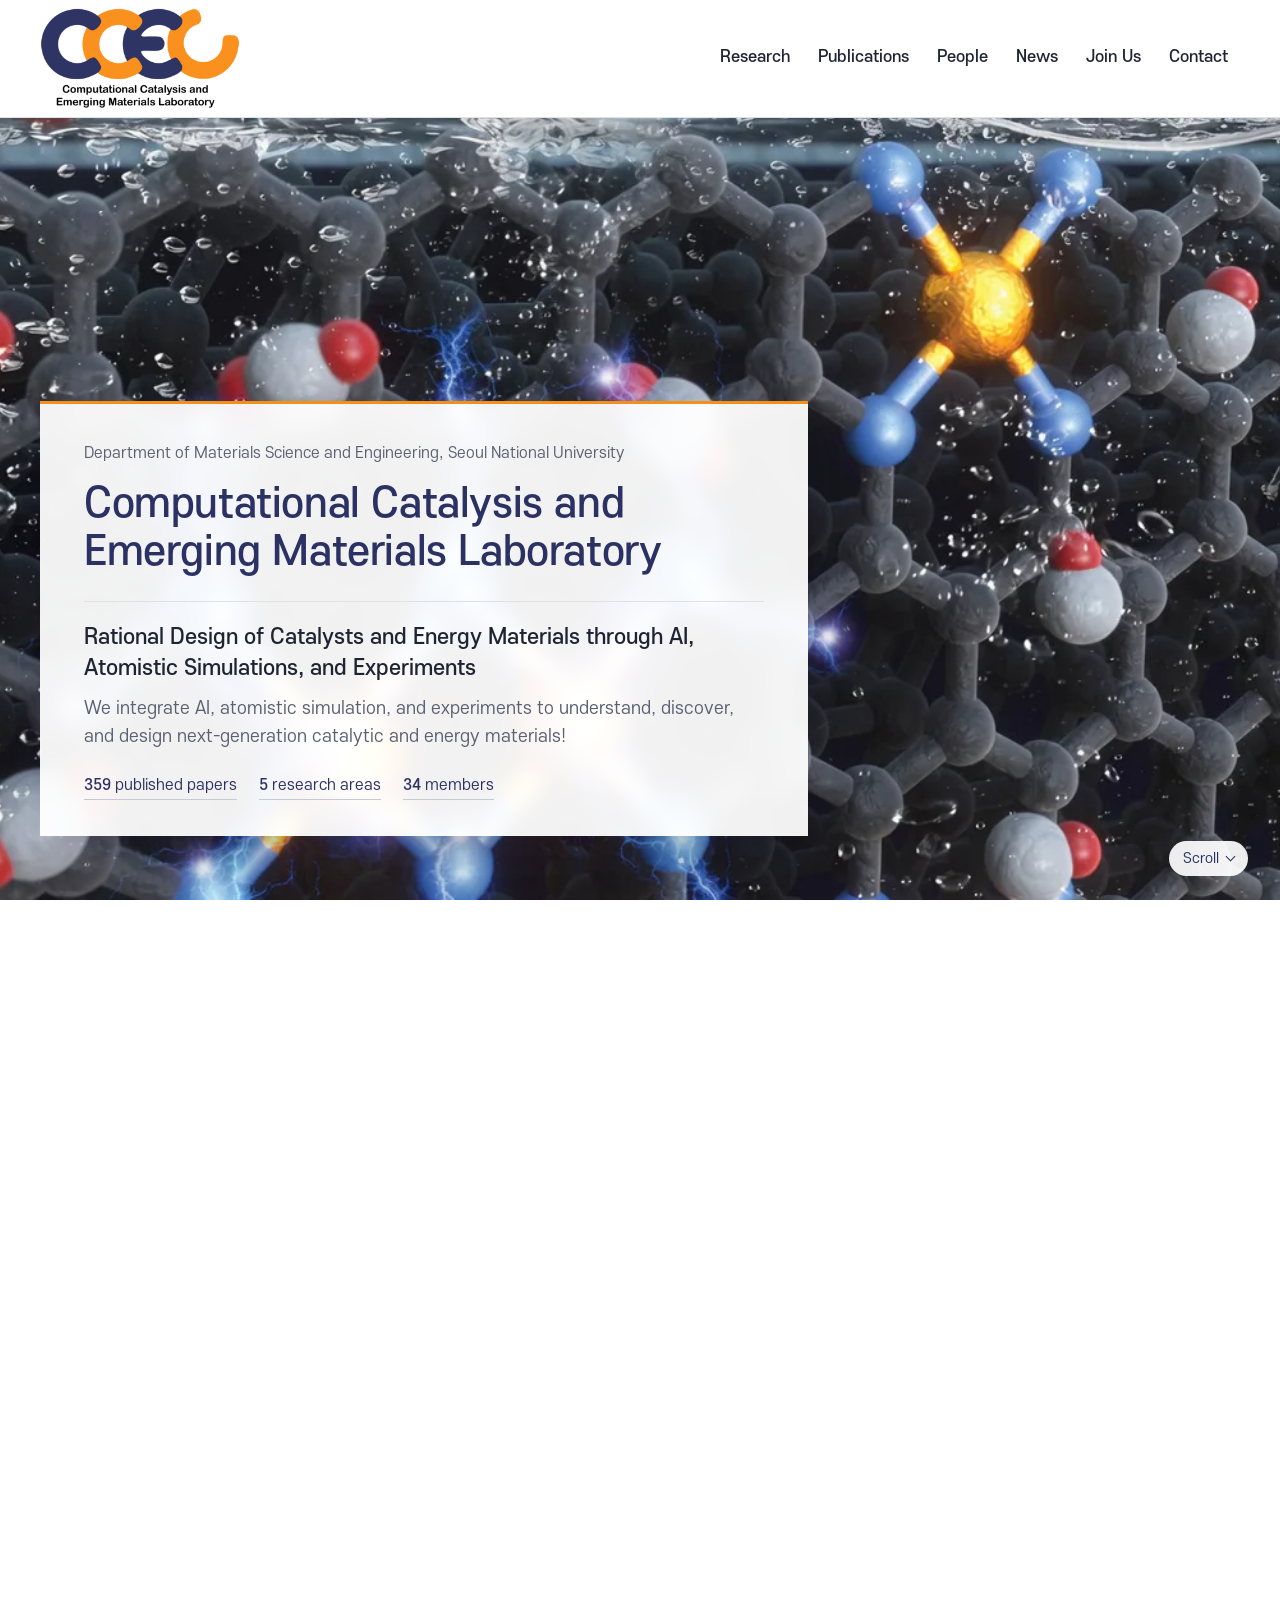
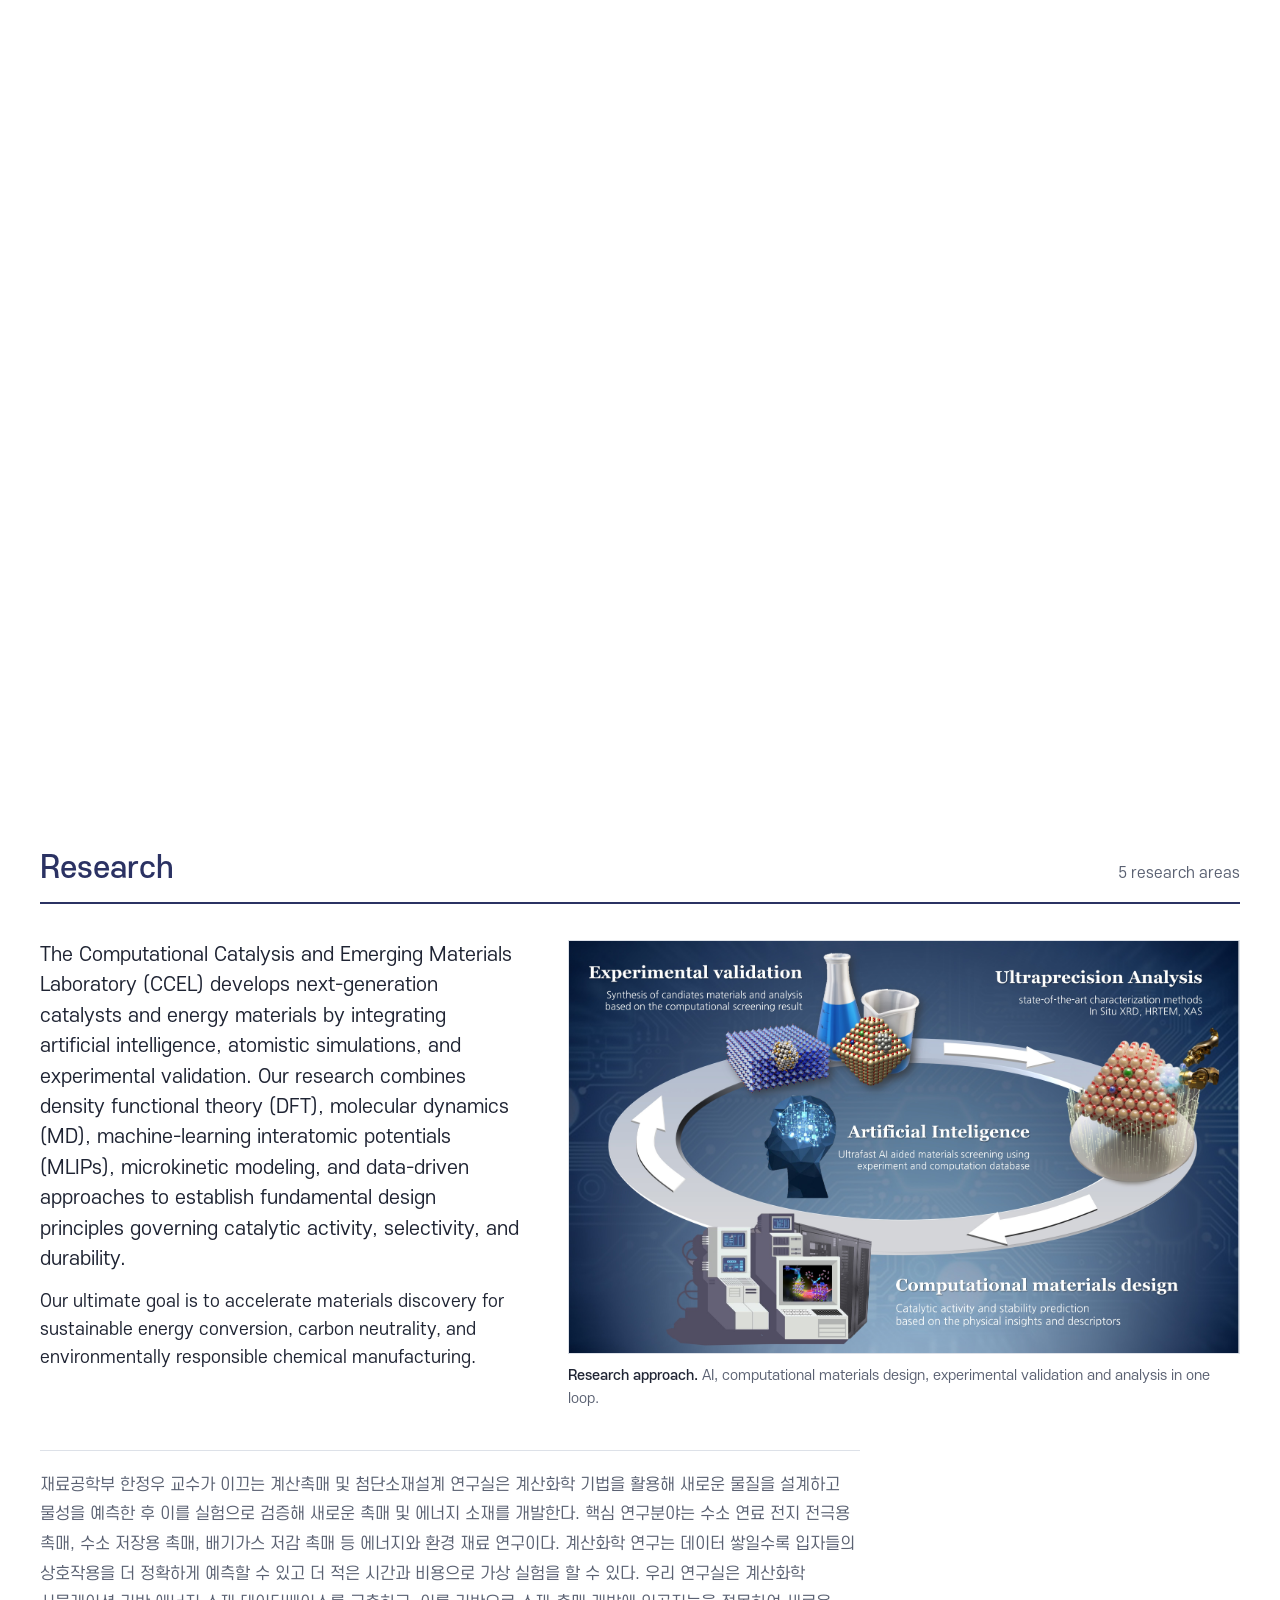
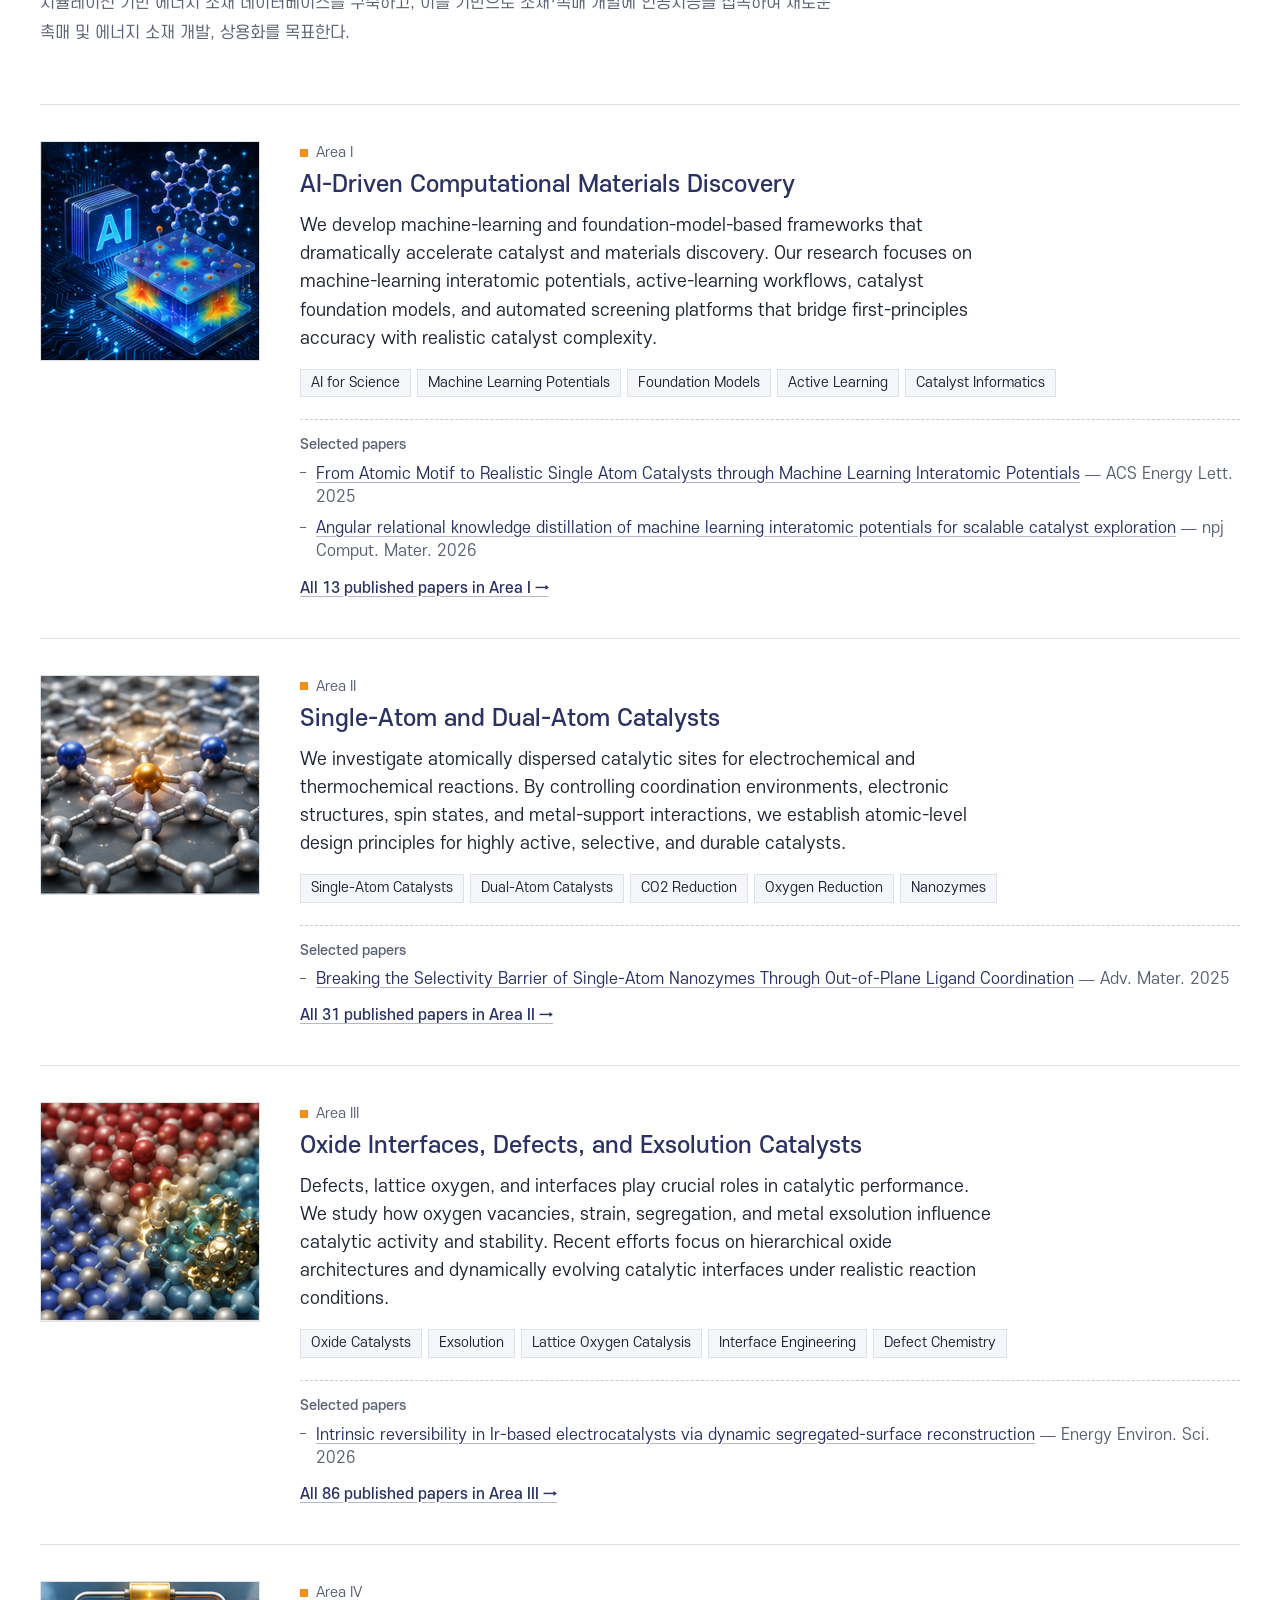
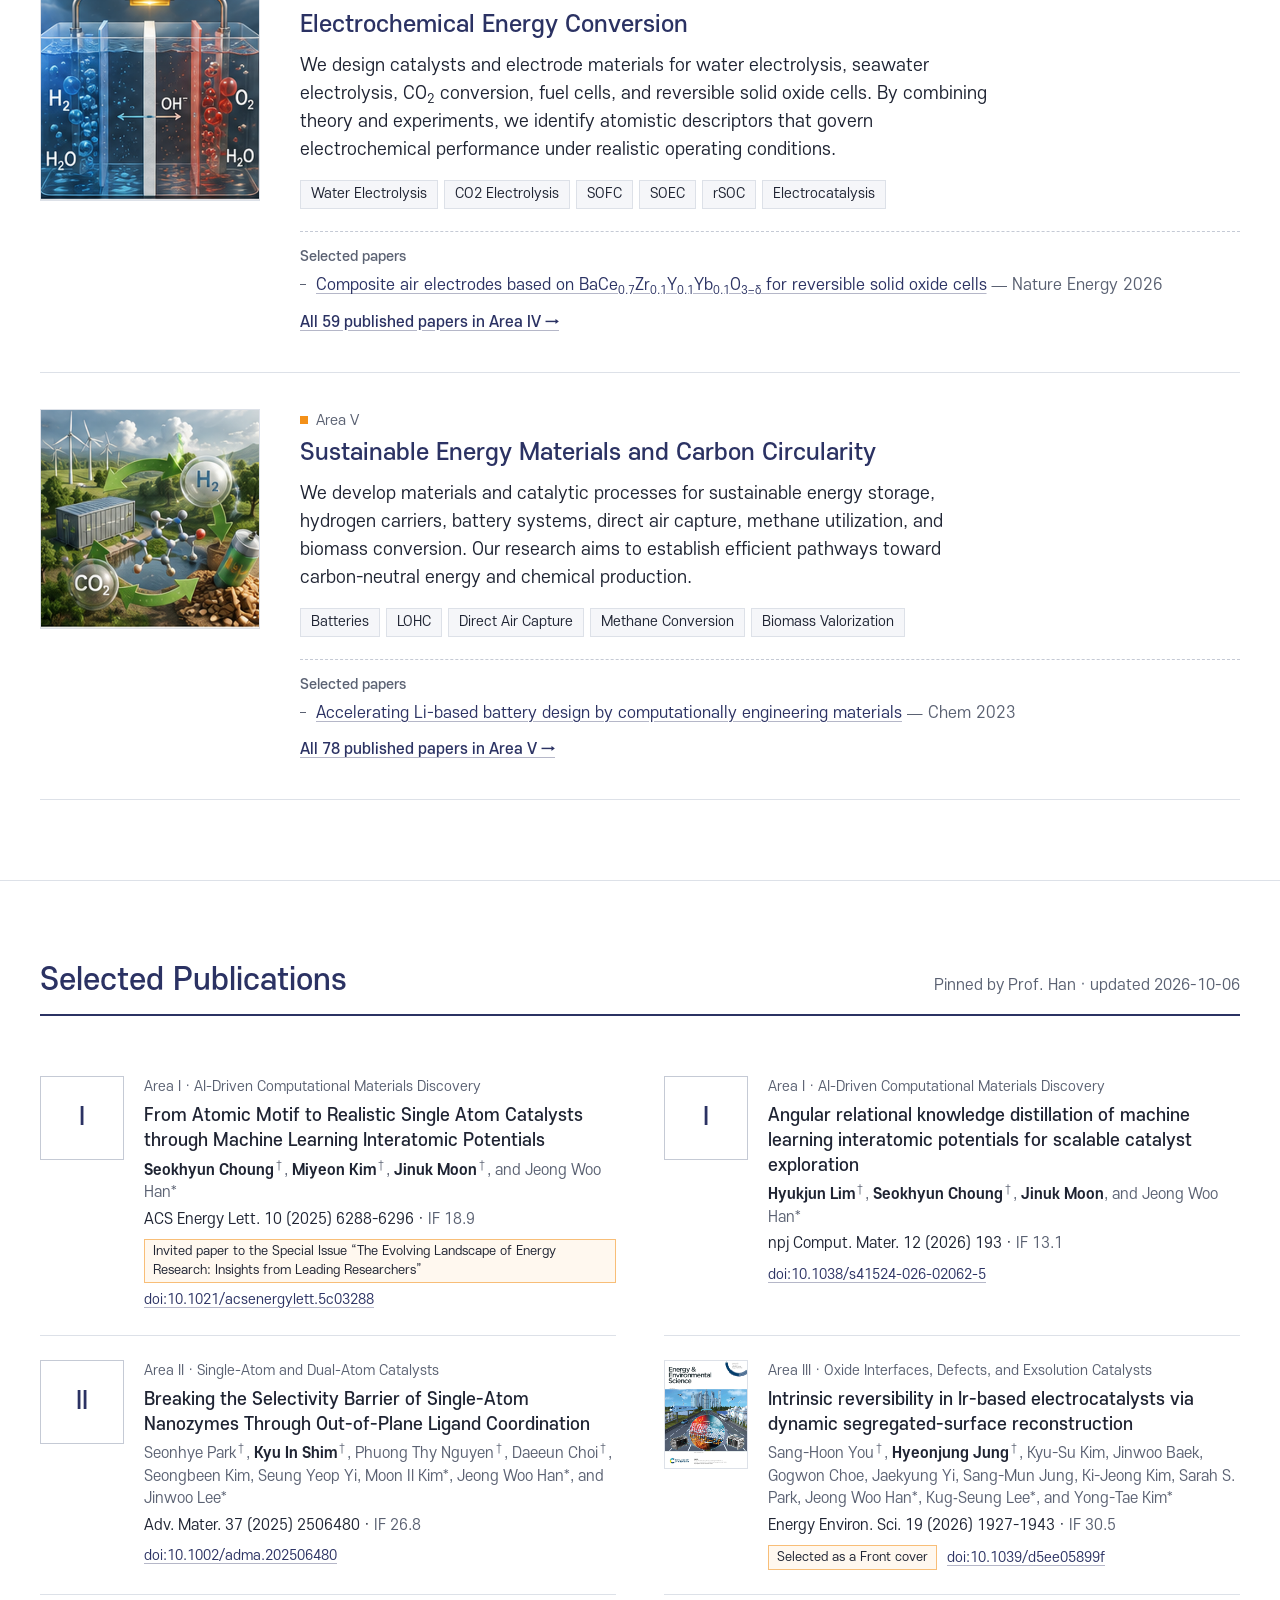
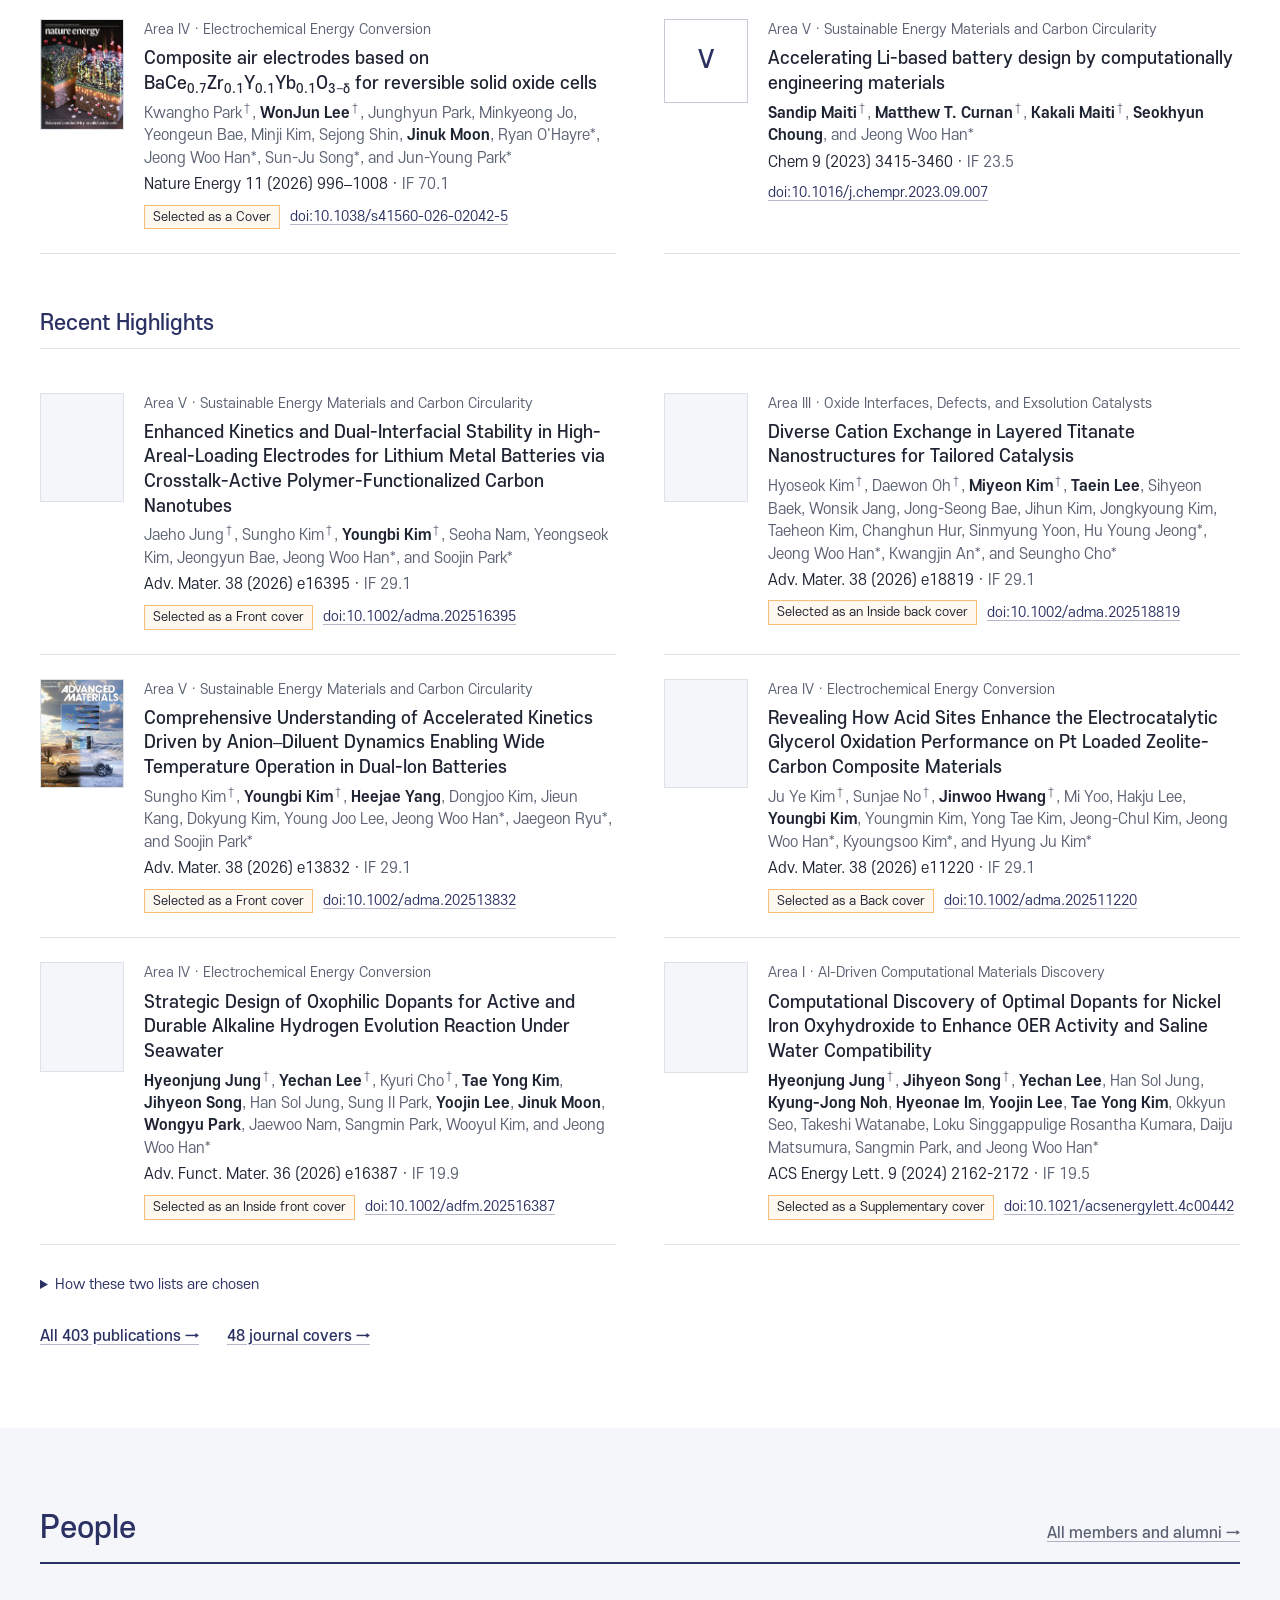
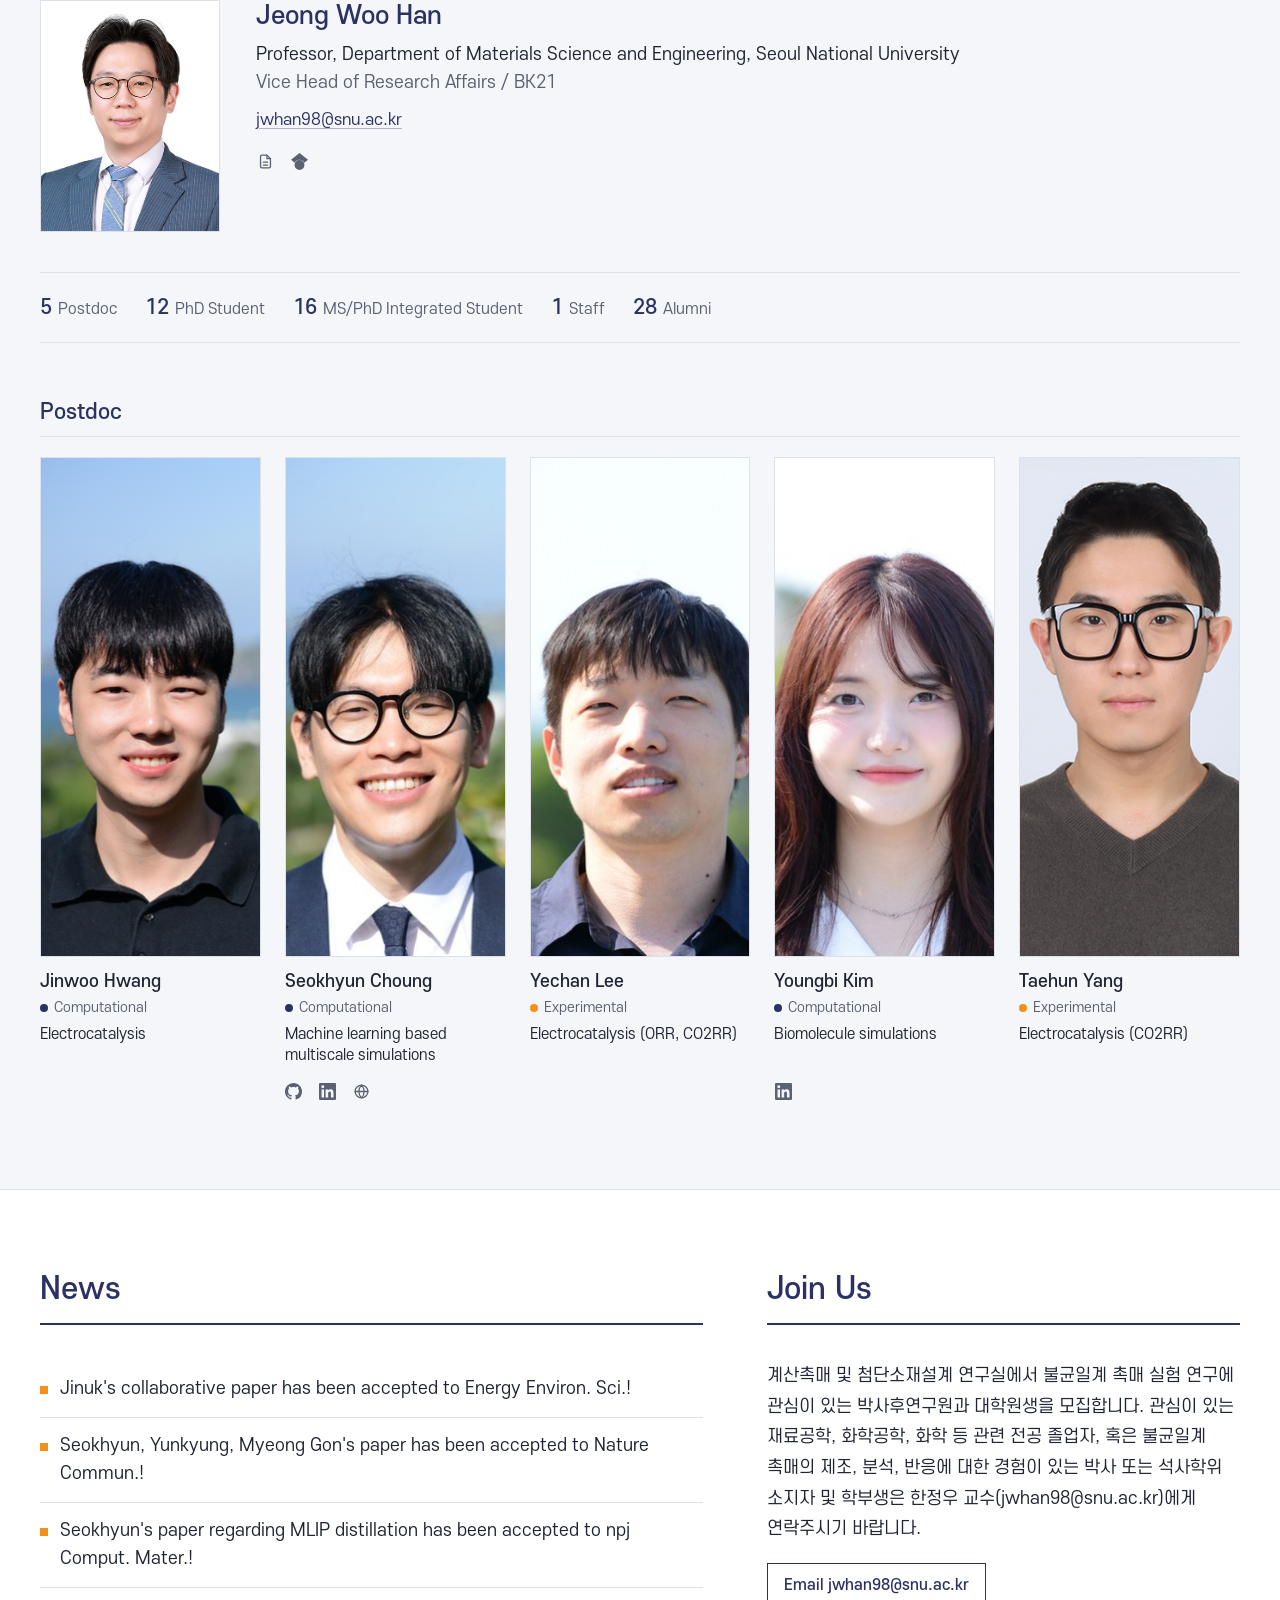
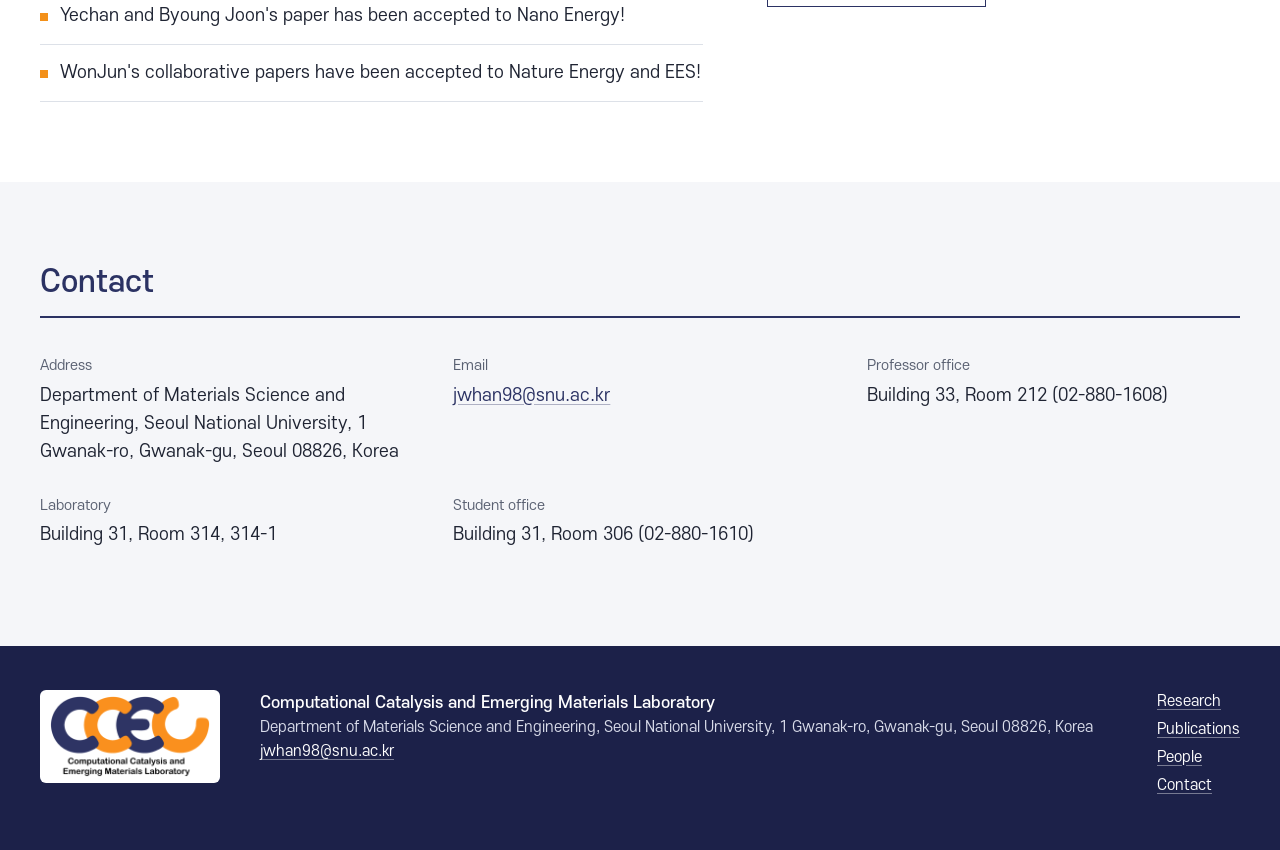
==== index.html @ cc31d07d "CCEL homepage redesign preview: ccel-s1 Claude-Session: https://claude.ai/code/session_01SNpB6kkZCcR" ====
<!doctype html>
<html lang="en">
<head>
<meta name="robots" content="noindex, nofollow">
<meta charset="utf-8">
<meta name="viewport" content="width=device-width, initial-scale=1">
<title>CCEL · Seoul National University</title>
<meta name="description" content="Computational Catalysis and Emerging Materials Laboratory, Department of Materials Science and Engineering, Seoul National University.">
<script>
  /* decide the stage mode before first layout so #anchors land on the final positions */
  if (!(window.matchMedia && matchMedia('(prefers-reduced-motion: reduce)').matches)) document.documentElement.classList.add('scrub');
</script>
<link rel="preload" as="image" href="_shared/scroll/hero_poster.webp" fetchpriority="high">
<link rel="stylesheet" href="_shared/brand/brand.css">
<link rel="stylesheet" href="assets/site.css">
</head>
<body>
<a class="skip" href="#research">Skip to content</a>

<header class="site-hdr">
  <div class="wrap hdr-in">
    <a class="brand" href="index.html"><img class="ccel-logo" data-logo src="_shared/img/logo2.png" width="200" height="102" alt="CCEL logo"></a>
    <button class="nav-toggle" type="button" aria-expanded="false" aria-controls="site-nav"><span class="bars"></span><span class="sr">Menu</span></button>
    <nav id="site-nav" class="site-nav" aria-label="Main">
      <ul>
        <li><a href="#research">Research</a></li>
        <li><a href="publications.html">Publications</a></li>
        <li><a href="members.html">People</a></li>
        <li><a href="#news">News</a></li>
        <li><a href="#join">Join Us</a></li>
        <li><a href="#contact">Contact</a></li>
      </ul>
    </nav>
  </div>
</header>

<main id="main">
  <!-- Scroll stage: canvas scrubs the manifest's `hero` frames behind the title block, then resolves to white. -->
  <section id="stage" class="stage" aria-labelledby="lab-name">
    <div class="stage-pin">
      <div class="stage-media" aria-hidden="true">
        <img class="stage-poster" src="_shared/scroll/hero_poster.webp" alt="" decoding="async" fetchpriority="high">
        <canvas class="stage-canvas"></canvas>
      </div>
      <div class="wrap stage-body">
        <div class="stage-panel">
          <p class="eyebrow" id="lab-aff"></p>
          <h1 id="lab-name"></h1>
          <p class="identity" id="lab-identity"></p>
          <p class="intro" id="lab-intro"></p>
          <p class="facts" id="lab-facts"></p>
        </div>
      </div>
      <p class="scroll-hint" aria-hidden="true">Scroll</p>
    </div>
    <noscript><p class="wrap">This site renders its content from a data file with JavaScript. Please enable JavaScript.</p></noscript>
  </section>

  <section id="research" class="sec" aria-labelledby="h-research">
    <div class="wrap">
      <div class="sec-head"><h2 id="h-research">Research</h2><span class="aside" id="research-aside"></span></div>
      <div class="research-intro">
        <div id="research-text"></div>
        <figure class="fig" id="research-fig"></figure>
      </div>
      <p class="about-ko" lang="ko" id="about-ko"></p>
      <div class="areas" id="areas"></div>
    </div>
  </section>

  <section id="publications" class="sec" aria-labelledby="h-selected">
    <div class="wrap">
      <div class="sec-head"><h2 id="h-selected">Selected Publications</h2><span class="aside" id="selected-aside"></span></div>
      <div class="cites" id="selected"></div>
      <h3 class="sec-sub" id="highlights">Recent Highlights</h3>
      <div class="cites" id="recent"></div>
      <details class="small-print"><summary>How these two lists are chosen</summary><p id="rules"></p></details>
      <p class="sec-links" id="pub-links"></p>
    </div>
  </section>

  <section id="people" class="sec band" aria-labelledby="h-people">
    <div class="wrap">
      <div class="sec-head"><h2 id="h-people">People</h2><a class="more aside" href="members.html">All members and alumni</a></div>
      <div class="prof" id="prof"></div>
      <p class="counts" id="counts"></p>
      <h3 class="sec-sub" id="postdoc-head">Postdoctoral researchers</h3>
      <div class="people" id="people-preview"></div>
    </div>
  </section>

  <section id="news" class="sec" aria-labelledby="h-news">
    <div class="wrap two-col">
      <div>
        <div class="sec-head"><h2 id="h-news">News</h2></div>
        <ul class="news" id="news-list"></ul>
      </div>
      <div class="join" id="join">
        <div class="sec-head"><h2 id="h-join">Join Us</h2></div>
        <p lang="ko" id="opening"></p>
        <a class="mail" id="join-mail" href="#contact">Email Prof. Han</a>
      </div>
    </div>
  </section>

  <section id="contact" class="sec band" aria-labelledby="h-contact">
    <div class="wrap">
      <div class="sec-head"><h2 id="h-contact">Contact</h2></div>
      <dl class="contact-grid" id="contact-grid"></dl>
    </div>
  </section>
</main>

<footer class="site-ftr" id="site-ftr"></footer>

<script src="_shared/content.js"></script>
<script src="assets/site.js"></script>
<script src="assets/home.js"></script>
<script src="assets/stage.js"></script>
</body>
</html>
---- _shared/brand/brand.css ----
/* CCEL brand layer: shared by every candidate and the final site.
   Font = S-CoreDream (에스코어 드림), the typeface the current ccel.snu.ac.kr already uses (class ks4 etc.).
   Self-hosted so the IIS site has no CDN dependency. Logo = ../img/logo2.png (data: CCEL.lab.logo), used as-is. */
@font-face { font-family: 'S-CoreDream'; font-weight: 300; font-style: normal; font-display: swap;
  src: url('fonts/S-CoreDream-3Light.woff') format('woff'); }
@font-face { font-family: 'S-CoreDream'; font-weight: 400; font-style: normal; font-display: swap;
  src: url('fonts/S-CoreDream-4Regular.woff') format('woff'); }
@font-face { font-family: 'S-CoreDream'; font-weight: 500; font-style: normal; font-display: swap;
  src: url('fonts/S-CoreDream-5Medium.woff') format('woff'); }
@font-face { font-family: 'S-CoreDream'; font-weight: 700; font-style: normal; font-display: swap;
  src: url('fonts/S-CoreDream-6Bold.woff') format('woff'); }
:root { --ccel-font: 'S-CoreDream', 'Noto Sans KR', 'Apple SD Gothic Neo', 'Malgun Gothic', sans-serif; }

/* Official logo, unaltered. Put it on .ccel-logo-plate when the header background is dark. */
.ccel-logo { display: block; height: auto; width: 200px; max-width: 100%; }
.ccel-logo-plate { display: inline-block; background: #fff; border-radius: 6px; padding: 6px 10px; line-height: 0; }
@media (max-width: 768px) { .ccel-logo { width: 160px; } }
---- assets/site.css ----
/* S1 "Pinned hero" — journal-page system shared by index / members / publications.
   One family (S-CoreDream via _shared/brand/brand.css), logo navy for ink, logo orange for small marks only. */

:root {
  --ink: #1f2433;
  --navy: #2b3263;          /* logo navy: headings, links */
  --navy-deep: #1c2149;
  --muted: #5a6172;         /* 6.2:1 on white */
  --rule: #dde1e8;
  --rule-strong: #c5cad5;
  --band: #f5f6f9;
  --accent: #f39019;        /* logo orange: marks, never body text */
  --accent-ink: #c46a00;    /* darker logo orange for icon hover/focus, 3.9:1 on white */
  --hdr: 118px;             /* logo 200px wide (=102px tall) + 2 x 8px */
  --wrap: 1200px;
  --gut: 32px;
}
@media (max-width: 768px) { :root { --hdr: 98px; --gut: 16px; } }

*, *::before, *::after { box-sizing: border-box; }
html { -webkit-text-size-adjust: 100%; }
body {
  margin: 0; background: #fff; color: var(--ink);
  font-family: var(--ccel-font); font-weight: 400; font-size: 17px; line-height: 1.65;
  -webkit-font-smoothing: antialiased; word-break: keep-all; overflow-wrap: break-word;
}
button, input, select, textarea { font: inherit; color: inherit; }
h1, h2, h3, h4 { margin: 0; font-weight: 500; color: var(--navy); line-height: 1.3; }
p { margin: 0; }
ul, ol { margin: 0; padding: 0; list-style: none; }
img { max-width: 100%; }
a { color: var(--navy); text-decoration: underline; text-decoration-color: rgba(43, 50, 99, .35); text-underline-offset: 3px; }
a:hover { text-decoration-color: currentColor; }
:focus-visible { outline: 2px solid var(--accent); outline-offset: 2px; border-radius: 2px; }
b, strong { font-weight: 700; }
sub, sup { font-size: .72em; line-height: 0; }
[hidden] { display: none !important; }
.sr { position: absolute; width: 1px; height: 1px; overflow: hidden; clip: rect(0 0 0 0); white-space: nowrap; }
.skip { position: absolute; left: 12px; top: -48px; z-index: 60; background: #fff; padding: 8px 12px; }
.skip:focus { top: 12px; }
.wrap { width: 100%; max-width: calc(var(--wrap) + 2 * var(--gut)); margin: 0 auto; padding: 0 var(--gut); }

/* ---------- header (fixed, white, logo unaltered) ---------- */
.site-hdr {
  position: fixed; inset: 0 0 auto 0; z-index: 50; height: var(--hdr);
  background: #fff; border-bottom: 1px solid var(--rule);
}
.hdr-in { height: 100%; display: flex; align-items: center; justify-content: space-between; gap: 24px; }
.brand { display: block; line-height: 0; flex: none; }
.site-nav ul { display: flex; gap: 4px; }
.site-nav a {
  display: block; padding: 8px 12px; font-size: 16px; font-weight: 500; color: var(--ink);
  text-decoration: none; border-bottom: 2px solid transparent;
}
.site-nav a:hover { color: var(--navy); border-bottom-color: var(--rule-strong); }
.site-nav a[aria-current="page"] { color: var(--navy); border-bottom-color: var(--accent); }
.nav-toggle {
  display: none; width: 44px; height: 44px; border: 1px solid var(--rule-strong); border-radius: 4px;
  background: #fff; color: var(--navy); cursor: pointer; padding: 0;
}
.nav-toggle .bars, .nav-toggle .bars::before, .nav-toggle .bars::after {
  display: block; width: 20px; height: 2px; background: currentColor; margin: 0 auto; position: relative; content: "";
}
.nav-toggle .bars::before { position: absolute; top: -6px; }
.nav-toggle .bars::after { position: absolute; top: 6px; }
@media (max-width: 960px) {
  .nav-toggle { display: block; }
  .site-nav {
    display: none; position: absolute; left: 0; right: 0; top: var(--hdr);
    background: #fff; border-bottom: 1px solid var(--rule); box-shadow: 0 12px 24px rgba(9, 14, 40, .08);
  }
  .site-nav.is-open { display: block; }
  .site-nav ul { flex-direction: column; gap: 0; padding: 8px var(--gut) 16px; }
  .site-nav a { padding: 12px 0; border-bottom: 1px solid var(--rule); }
  .site-nav a[aria-current="page"] { border-bottom-color: var(--rule); color: var(--navy); }
}

/* ---------- landing: scroll stage ---------- */
.stage { position: relative; background: #fff; }
.stage-pin {
  position: relative; overflow: hidden; display: flex; flex-direction: column;
  padding-top: var(--hdr); min-height: min(820px, 92vh);
}
.stage-media { position: absolute; inset: 0; background: #10152a; }
.stage-poster, .stage-canvas { position: absolute; inset: 0; width: 100%; height: 100%; display: block; object-fit: cover; }
.stage-canvas { display: none; }
.stage-body { position: relative; flex: 1; display: flex; align-items: flex-end; padding-top: 28px; padding-bottom: 64px; }
.stage-panel {
  position: relative; max-width: 768px; padding: 40px 44px 36px;
  background: rgba(255, 255, 255, .94);
  -webkit-backdrop-filter: blur(8px); backdrop-filter: blur(8px);
}
@media (min-width: 1300px) { .stage-panel { margin-left: -44px; } }   /* text edge = logo edge */
.stage-panel::before {      /* the "card" look; dissolves as the stage resolves into the page */
  content: ""; position: absolute; inset: 0; pointer-events: none;
  border-top: 3px solid var(--accent); box-shadow: 0 20px 60px rgba(9, 14, 40, .30);
  opacity: calc(1 - var(--res, 0));
}
.stage-panel .eyebrow { font-size: 15px; color: var(--muted); margin-bottom: 14px; }
.stage-panel h1 { font-size: 40px; line-height: 1.22; letter-spacing: -.01em; text-wrap: balance; }
.stage-panel .identity {
  margin-top: 24px; padding-top: 20px; border-top: 1px solid var(--rule);
  font-size: 21px; line-height: 1.45; font-weight: 500; color: var(--ink);
}
.stage-panel .intro { margin-top: 12px; font-size: 17px; color: var(--muted); }
.stage-panel .facts { margin-top: 22px; display: flex; flex-wrap: wrap; gap: 6px 22px; font-size: 15px; }
.stage-panel .facts a { color: var(--navy); text-decoration: none; border-bottom: 1px solid var(--rule-strong); padding-bottom: 1px; }
.stage-panel .facts a:hover { border-bottom-color: var(--navy); }
.stage-panel .facts b { font-weight: 500; }
.scroll-hint {
  position: absolute; right: var(--gut); bottom: 24px;
  display: none; align-items: center; gap: 8px; padding: 6px 14px; border-radius: 999px;
  background: rgba(255, 255, 255, .92); color: var(--navy); font-size: 14px;
  opacity: calc(1 - var(--p, 0) * 10);
}
.scroll-hint::after {
  content: ""; width: 7px; height: 7px; border-right: 1.5px solid currentColor; border-bottom: 1.5px solid currentColor;
  transform: translateY(-2px) rotate(45deg);
}

/* scrub mode (JS on, motion allowed, manifest loaded): 300vh container, sticky 100vh pin */
html.scrub .stage { height: 300vh; }
html.scrub .stage-pin { position: sticky; top: 0; height: 100vh; min-height: 0; }
html.scrub .stage-canvas { display: block; opacity: 0; transition: opacity .25s linear; }
html.scrub .stage-panel { transform: translateY(calc(var(--res, 0) * var(--shift, 0) * -1px)); }
html.scrub .stage + .sec {        /* next section slides into the stage's last segment (see stage.js geometry) */
  position: relative; z-index: 2; background: #fff; margin-top: calc(var(--overlap, 0) * -1px);
}
html.scrub .stage-canvas.is-ready { opacity: 1; }
html.scrub .scroll-hint { display: flex; }
html.scrub .stage-media {          /* resolve: a soft white wipe from the panel side */
  -webkit-mask-image: linear-gradient(90deg, transparent calc(var(--res, 0) * 130% - 30%), #000 calc(var(--res, 0) * 130%));
  mask-image: linear-gradient(90deg, transparent calc(var(--res, 0) * 130% - 30%), #000 calc(var(--res, 0) * 130%));
}

@media (max-width: 767.98px) {
  /* mobile: frames in a band above the panel, panel is solid white below (no text over frames) */
  .stage-pin { min-height: 0; }
  .stage-media { position: relative; inset: auto; flex: 0 0 auto; height: 240px; }
  .stage-body { flex: 0 0 auto; padding-top: 0; padding-bottom: 0; display: block; }
  .stage-panel {
    max-width: none; margin: 0 calc(-1 * var(--gut)); padding: 22px var(--gut) 26px;
    background: #fff; -webkit-backdrop-filter: none; backdrop-filter: none;
  }
  .stage-panel::before { box-shadow: none; }
  .stage-panel .eyebrow { font-size: 13px; margin-bottom: 8px; }
  .stage-panel h1 { font-size: 27px; line-height: 1.25; }
  .stage-panel .identity { font-size: 17px; margin-top: 14px; padding-top: 12px; }
  .stage-panel .intro { font-size: 15px; line-height: 1.55; margin-top: 8px; }
  .stage-panel .facts { margin-top: 14px; font-size: 14px; gap: 4px 16px; }
  html.scrub .stage { height: 240vh; }
  html.scrub .stage-media { flex: 1 1 auto; height: auto; min-height: 120px; }
  html.scrub .stage-body { padding-bottom: max(0px, calc(100vh - 100svh)); background: #fff; }
  html.scrub .stage-media { -webkit-mask-image: none; mask-image: none; }   /* mobile: frames scrub to the end, the band scrolls away */
  html.scrub .scroll-hint { display: none; }
}

/* short desktop viewports: keep the title block inside the pinned frame */
@media (min-width: 768px) and (max-height: 760px) {
  .stage-body { padding-bottom: 40px; }
  .stage-panel { padding: 28px 36px 26px; }
  .stage-panel h1 { font-size: 34px; }
  .stage-panel .identity { margin-top: 16px; padding-top: 14px; font-size: 19px; }
}

/* ---------- page sections (white, journal-like) ---------- */
.sec { padding: 80px 0; scroll-margin-top: var(--hdr); }
.stage + .sec { padding-top: 56px; }
.join { scroll-margin-top: var(--hdr); }
.sec + .sec { border-top: 1px solid var(--rule); }
.sec.band { background: var(--band); border-top-color: transparent; }
.sec-head {
  display: flex; align-items: baseline; justify-content: space-between; gap: 8px 24px; flex-wrap: wrap;
  padding-bottom: 14px; margin-bottom: 36px; border-bottom: 2px solid var(--navy);
}
.sec-head h2 { font-size: 30px; }
.sec-head .aside { font-size: 15px; color: var(--muted); }
.sec-sub { font-size: 21px; margin: 56px 0 20px; padding-bottom: 10px; border-bottom: 1px solid var(--rule); scroll-margin-top: calc(var(--hdr) + 16px); }
.more { font-size: 15px; font-weight: 500; }
.more::after { content: " \2192"; }
@media (max-width: 768px) {
  .sec { padding: 52px 0; }
  .sec-head { margin-bottom: 24px; }
  .sec-head h2 { font-size: 24px; }
  .sec-sub { font-size: 18px; margin-top: 40px; }
}

/* research */
.research-intro { display: grid; grid-template-columns: minmax(0, 5fr) minmax(0, 7fr); gap: 48px; align-items: start; margin-bottom: 56px; }
.research-intro p + p { margin-top: 14px; }
.research-intro .lead { font-size: 19px; line-height: 1.6; color: var(--ink); }
.about-ko {
  margin: -16px 0 56px; padding: 20px 0 0; border-top: 1px solid var(--rule);
  max-width: 82ch; font-size: 16px; line-height: 1.85; color: var(--muted);
}
.fig { margin: 0; }
.fig img { display: block; width: 100%; height: auto; border: 1px solid var(--rule); }
.fig figcaption { margin-top: 10px; font-size: 14px; color: var(--muted); }
.fig figcaption b { font-weight: 500; color: var(--ink); }
.areas { border-top: 1px solid var(--rule); }
.area {
  display: grid; grid-template-columns: 220px minmax(0, 1fr); gap: 40px;
  padding: 36px 0; border-bottom: 1px solid var(--rule); scroll-margin-top: var(--hdr);
}
.area-fig img { display: block; width: 220px; height: 220px; object-fit: cover; border: 1px solid var(--rule); background: var(--band); }
.area-num { font-size: 14px; color: var(--muted); display: flex; align-items: center; gap: 8px; }
.area-num::before { content: ""; width: 8px; height: 8px; background: var(--accent); }
.area h3 { font-size: 23px; margin-top: 6px; }
.area-sum { margin-top: 12px; max-width: 70ch; }
.kw { display: flex; flex-wrap: wrap; gap: 6px; margin-top: 16px; }
.kw li { font-size: 13.5px; line-height: 1.4; padding: 4px 10px; background: var(--band); border: 1px solid var(--rule); color: var(--ink); }
.area-papers { margin-top: 22px; padding-top: 16px; border-top: 1px dashed var(--rule-strong); }
.area-papers h4 { font-size: 14px; font-weight: 500; color: var(--muted); margin-bottom: 8px; }
.area-papers li { font-size: 15.5px; line-height: 1.5; padding-left: 16px; position: relative; }
.area-papers li + li { margin-top: 8px; }
.area-papers li::before { content: ""; position: absolute; left: 0; top: .62em; width: 6px; height: 1px; background: var(--muted); }
.area-papers .src { color: var(--muted); }
.area-papers .more { display: inline-block; margin-top: 12px; }
@media (max-width: 900px) {
  .research-intro { grid-template-columns: 1fr; gap: 28px; }
}
@media (max-width: 768px) {
  .area { grid-template-columns: 88px minmax(0, 1fr); gap: 4px 16px; padding: 26px 0; }
  .area-fig img { width: 88px; height: 88px; }
  .area-text { display: contents; }
  .area-head { grid-column: 2; align-self: center; }
  .area-rest { grid-column: 1 / -1; }
  .area h3 { font-size: 19px; }
  .area-sum { font-size: 16px; }
  .research-intro .lead { font-size: 17px; }
}

/* citations (selected / highlights / publications) */
.cites { display: grid; grid-template-columns: repeat(2, minmax(0, 1fr)); gap: 0 48px; }
.cite { display: grid; grid-template-columns: 84px minmax(0, 1fr); gap: 20px; padding: 24px 0; border-bottom: 1px solid var(--rule); }
.cite-thumb { display: block; line-height: 0; align-self: start; }
.cite-thumb img { display: block; width: 84px; height: auto; border: 1px solid var(--rule); background: var(--band); }
.cite-tile {
  width: 84px; height: 84px; display: flex; align-items: center; justify-content: center;
  border: 1px solid var(--rule-strong); color: var(--navy); font-size: 24px; font-weight: 500; background: #fff;
}
.cite-area { font-size: 13.5px; color: var(--muted); margin-bottom: 6px; }
.cite-title { font-size: 17px; line-height: 1.45; font-weight: 500; color: var(--ink); }
.cite-title a { color: inherit; text-decoration: none; }
.cite-title a:hover { color: var(--navy); text-decoration: underline; }
.cite-authors { margin-top: 6px; font-size: 14.5px; line-height: 1.55; color: var(--muted); }
.cite-authors b { color: var(--ink); }
.cite-src { margin-top: 4px; font-size: 14.5px; line-height: 1.55; color: var(--ink); }
.cite-src .if { color: var(--muted); white-space: nowrap; }
.cite-src .if.is-prov { border-bottom: 1px dotted var(--muted); cursor: help; }
.cite-meta { margin-top: 8px; display: flex; flex-wrap: wrap; gap: 6px 10px; align-items: center; font-size: 13.5px; }
.badge { display: inline-block; padding: 2px 8px; font-size: 12.5px; line-height: 1.5; border: 1px solid var(--rule-strong); color: var(--ink); background: #fff; }
.badge.hl { border-color: rgba(243, 144, 25, .55); background: #fff8ef; }
.badge.st { border-style: dashed; color: var(--muted); }
.badge.cov { border-color: var(--navy); color: var(--navy); }
.doi { font-size: 13.5px; word-break: break-all; }
.small-print { margin-top: 28px; font-size: 14px; color: var(--muted); }
.small-print summary { cursor: pointer; color: var(--navy); }
.small-print p { margin-top: 8px; max-width: 90ch; }
.sec-links { margin-top: 28px; display: flex; flex-wrap: wrap; gap: 10px 28px; }
@media (max-width: 900px) { .cites { grid-template-columns: 1fr; } }
@media (max-width: 768px) {
  .cite { grid-template-columns: 60px minmax(0, 1fr); gap: 14px; padding: 18px 0; }
  .cite-thumb img { width: 60px; }
  .cite-tile { width: 60px; height: 60px; font-size: 19px; }
  .cite-title { font-size: 16px; }
}

/* people */
.links { display: flex; flex-wrap: wrap; gap: 2px; margin: 4px 0 0 -7px; }
.links a {
  display: inline-flex; align-items: center; justify-content: center; width: 32px; height: 32px;
  border-radius: 4px; color: var(--muted); text-decoration: none;
}
.links a:hover, .links a:focus-visible { color: var(--accent-ink); background: rgba(243, 144, 25, .12); }
.links svg { display: block; width: 17px; height: 17px; }
@media (max-width: 768px) { .links a { width: 36px; height: 36px; } .links svg { width: 18px; height: 18px; } }
.prof { display: grid; grid-template-columns: 180px minmax(0, 1fr); gap: 36px; align-items: start; }
.prof-photo img { display: block; width: 180px; height: auto; aspect-ratio: 413 / 531; object-fit: cover; border: 1px solid var(--rule); }
.prof h3 { font-size: 25px; }
.prof-title { margin-top: 8px; }
.prof-roles { color: var(--muted); }
.prof-mail { margin-top: 10px; font-size: 16px; }
.prof .links { margin-top: 12px; }
.counts { display: flex; flex-wrap: wrap; gap: 8px 28px; margin: 40px 0 0; padding: 18px 0; border-top: 1px solid var(--rule); border-bottom: 1px solid var(--rule); font-size: 15px; color: var(--muted); }
.counts b { font-weight: 500; color: var(--navy); font-size: 20px; margin-right: 6px; }
.people { display: grid; grid-template-columns: repeat(5, minmax(0, 1fr)); gap: 28px 24px; }
.person { display: flex; flex-direction: column; gap: 4px; min-width: 0; }
.person-photo { display: block; width: 100%; aspect-ratio: 4 / 5; object-fit: cover; object-position: center 20%; background: var(--band); border: 1px solid var(--rule); }
.person-photo.ph { display: flex; align-items: center; justify-content: center; color: var(--muted); font-size: 22px; }
.person h4 { margin-top: 10px; font-size: 17px; color: var(--ink); }
.person .type { font-size: 13.5px; color: var(--muted); display: flex; align-items: center; gap: 6px; }
.person .type::before { content: ""; width: 8px; height: 8px; border-radius: 50%; background: var(--navy); }
.person .type.experimental::before { background: var(--accent); }
.person .ra { font-size: 14.5px; line-height: 1.45; color: var(--ink); }
.person .deg { font-size: 13px; line-height: 1.5; color: var(--muted); margin-top: 4px; }
.person .deg li + li { margin-top: 2px; }
.person .contact { font-size: 13.5px; color: var(--muted); word-break: break-all; }
.person .pos { font-size: 14.5px; line-height: 1.45; color: var(--ink); }
.person .links { margin-top: auto; padding-top: 6px; }   /* grid cards stretch to the row: icon rows line up at the bottom */
@media (max-width: 1100px) { .people { grid-template-columns: repeat(4, minmax(0, 1fr)); } }
@media (max-width: 900px) { .people { grid-template-columns: repeat(3, minmax(0, 1fr)); } }
@media (max-width: 768px) {
  .prof { grid-template-columns: 112px minmax(0, 1fr); gap: 18px; }
  .prof-photo img { width: 112px; }
  .prof h3 { font-size: 21px; }
  .prof-title, .prof-roles { font-size: 15px; }
  .people { grid-template-columns: 1fr; gap: 0; }
  .person {
    display: grid; grid-template-columns: 88px minmax(0, 1fr); gap: 2px 16px; align-items: start;
    padding: 16px 0; border-bottom: 1px solid var(--rule);
  }
  .person > .person-photo { grid-row: 1 / span 6; align-self: start; width: 88px; height: 110px; }
  .person > :not(.person-photo) { grid-column: 2; }
  .person h4 { margin-top: 0; }
}

/* news / join / contact */
.two-col { display: grid; grid-template-columns: minmax(0, 7fr) minmax(0, 5fr); gap: 64px; }
.news li { padding: 14px 0 14px 20px; border-bottom: 1px solid var(--rule); position: relative; }
.news li::before { content: ""; position: absolute; left: 0; top: 1.45em; width: 8px; height: 8px; background: var(--accent); }
.news time { display: block; font-size: 13.5px; color: var(--muted); }
.join p { line-height: 1.8; }
.join .mail { margin-top: 18px; display: inline-block; padding: 9px 16px; border: 1px solid var(--navy); text-decoration: none; font-weight: 500; font-size: 15px; }
.join .mail:hover { background: var(--navy); color: #fff; }
.contact-grid { display: grid; grid-template-columns: repeat(3, minmax(0, 1fr)); gap: 28px 40px; }
.contact-grid dt { font-size: 14px; color: var(--muted); }
.contact-grid dd { margin: 4px 0 0; }
@media (max-width: 900px) { .two-col { grid-template-columns: 1fr; gap: 48px; } .contact-grid { grid-template-columns: 1fr 1fr; } }
@media (max-width: 560px) { .contact-grid { grid-template-columns: 1fr; gap: 18px; } }

/* footer */
.site-ftr { background: var(--navy-deep); color: #d9dcea; padding: 44px 0 52px; font-size: 14.5px; }
.site-ftr a { color: #fff; text-decoration-color: rgba(255, 255, 255, .4); }
.ftr-in { display: grid; grid-template-columns: auto minmax(0, 1fr) auto; gap: 24px 40px; align-items: start; }
.ftr-in .ccel-logo-plate .ccel-logo { width: 160px; }
.ftr-name { color: #fff; font-weight: 500; font-size: 16px; }
.ftr-in ul { display: flex; flex-direction: column; gap: 4px; }
@media (max-width: 768px) { .ftr-in { grid-template-columns: 1fr; } }

/* ---------- inner pages ---------- */
.inner { padding-top: var(--hdr); }
.page-head { background: var(--band); border-bottom: 1px solid var(--rule); padding: 48px 0 0; }
.page-head h1 { font-size: 36px; }
.page-head .lede { margin-top: 10px; color: var(--muted); max-width: 80ch; }
.subnav { display: flex; flex-wrap: wrap; gap: 0 4px; margin-top: 26px; }
.subnav a, .subnav button {
  display: inline-block; padding: 12px 14px; font: inherit; font-size: 15px; font-weight: 500; color: var(--ink);
  text-decoration: none; border: 0; background: none; border-bottom: 3px solid transparent; cursor: pointer;
}
.subnav a:hover, .subnav button:hover { color: var(--navy); }
.subnav [aria-selected="true"] { color: var(--navy); border-bottom-color: var(--accent); }
@media (max-width: 768px) {
  .page-head { padding-top: 30px; }
  .page-head h1 { font-size: 28px; }
  .subnav { flex-wrap: nowrap; overflow-x: auto; margin-left: calc(-1 * var(--gut)); margin-right: calc(-1 * var(--gut)); padding: 0 calc(var(--gut) - 10px); }
  .subnav a, .subnav button { padding: 12px 10px; white-space: nowrap; }
}
.seg { display: inline-flex; border: 1px solid var(--rule-strong); }
.seg label { position: relative; }
.seg input { position: absolute; opacity: 0; inset: 0; margin: 0; cursor: pointer; }
.seg span { display: block; padding: 6px 12px; font-size: 14px; color: var(--ink); }
.seg input:checked + span { background: var(--navy); color: #fff; }
.seg input:focus-visible + span { outline: 2px solid var(--accent); outline-offset: -2px; }
.toolbar { display: flex; flex-wrap: wrap; align-items: center; gap: 12px 18px; padding: 20px 0; }
.toolbar .lbl { font-size: 14px; color: var(--muted); }

/* members page */
.prof-cv { margin-top: 28px; display: grid; grid-template-columns: repeat(2, minmax(0, 1fr)); gap: 24px 48px; }
.prof-cv h4 { font-size: 16px; margin-bottom: 10px; }
.prof-cv li { font-size: 14.5px; line-height: 1.55; padding: 5px 0; border-bottom: 1px solid var(--rule); }
.prof-cv li.date { border-bottom: 0; padding-top: 0; color: var(--muted); font-size: 13.5px; }
.prof-cv details summary { cursor: pointer; color: var(--navy); font-weight: 500; font-size: 15px; }
@media (max-width: 900px) { .prof-cv { grid-template-columns: 1fr; } }
.group { padding-top: 48px; scroll-margin-top: calc(var(--hdr) + 8px); }
.group h2 { font-size: 24px; padding-bottom: 10px; margin-bottom: 24px; border-bottom: 2px solid var(--navy); }
.group h2 .n { font-size: 16px; color: var(--muted); font-weight: 400; margin-left: 8px; }
.group h3 { font-size: 18px; margin: 32px 0 16px; color: var(--ink); }
.people.alumni { grid-template-columns: repeat(6, minmax(0, 1fr)); }
@media (max-width: 1100px) { .people.alumni { grid-template-columns: repeat(4, minmax(0, 1fr)); } }
@media (max-width: 768px) { .people.alumni { grid-template-columns: 1fr; } }

/* publications page */
.filters { display: grid; grid-template-columns: minmax(0, 2.2fr) repeat(3, minmax(0, 1fr)) auto; gap: 12px; align-items: end; padding: 24px 0 8px; }
.filters label { display: flex; flex-direction: column; gap: 4px; font-size: 13.5px; color: var(--muted); }
.filters input[type="search"], .filters select {
  font: inherit; font-size: 15px; color: var(--ink); padding: 8px 10px; border: 1px solid var(--rule-strong);
  border-radius: 3px; background: #fff; min-width: 0; width: 100%;
}
.filters .check { flex-direction: row; align-items: center; gap: 8px; padding-bottom: 10px; color: var(--ink); white-space: nowrap; }
.result-line { font-size: 14.5px; color: var(--muted); padding: 8px 0 0; }
@media (max-width: 900px) { .filters { grid-template-columns: 1fr 1fr; } .filters .q { grid-column: 1 / -1; } }
.year { scroll-margin-top: calc(var(--hdr) + 8px); }
.year h2 { font-size: 22px; margin-top: 40px; padding-bottom: 8px; border-bottom: 2px solid var(--navy); display: flex; align-items: baseline; gap: 12px; }
.year h2 .n { font-size: 14.5px; font-weight: 400; color: var(--muted); }
.pub { display: grid; grid-template-columns: 52px minmax(0, 1fr); gap: 12px; padding: 16px 0; border-bottom: 1px solid var(--rule); }
.pub-no { font-size: 13.5px; color: var(--muted); padding-top: 3px; }
.pub .cite-title { font-size: 16.5px; }
.empty { padding: 40px 0; color: var(--muted); }
.cover-grid { display: grid; grid-template-columns: repeat(6, minmax(0, 1fr)); gap: 28px 20px; padding-top: 8px; }
.cover-grid figure { margin: 0; }
.cover-grid img { display: block; width: 100%; height: auto; border: 1px solid var(--rule); background: var(--band); }
.cover-grid figcaption { margin-top: 8px; font-size: 13px; line-height: 1.45; color: var(--muted); }
.cover-grid figcaption a { color: var(--ink); text-decoration: none; }
.cover-grid figcaption a:hover { text-decoration: underline; }
@media (max-width: 1100px) { .cover-grid { grid-template-columns: repeat(4, minmax(0, 1fr)); } }
@media (max-width: 768px) {
  .cover-grid { grid-template-columns: repeat(2, minmax(0, 1fr)); gap: 20px 14px; }
  .pub { grid-template-columns: 40px minmax(0, 1fr); gap: 8px; }
}

@media (prefers-reduced-motion: reduce) {
  *, *::before, *::after { transition: none !important; scroll-behavior: auto !important; }
}
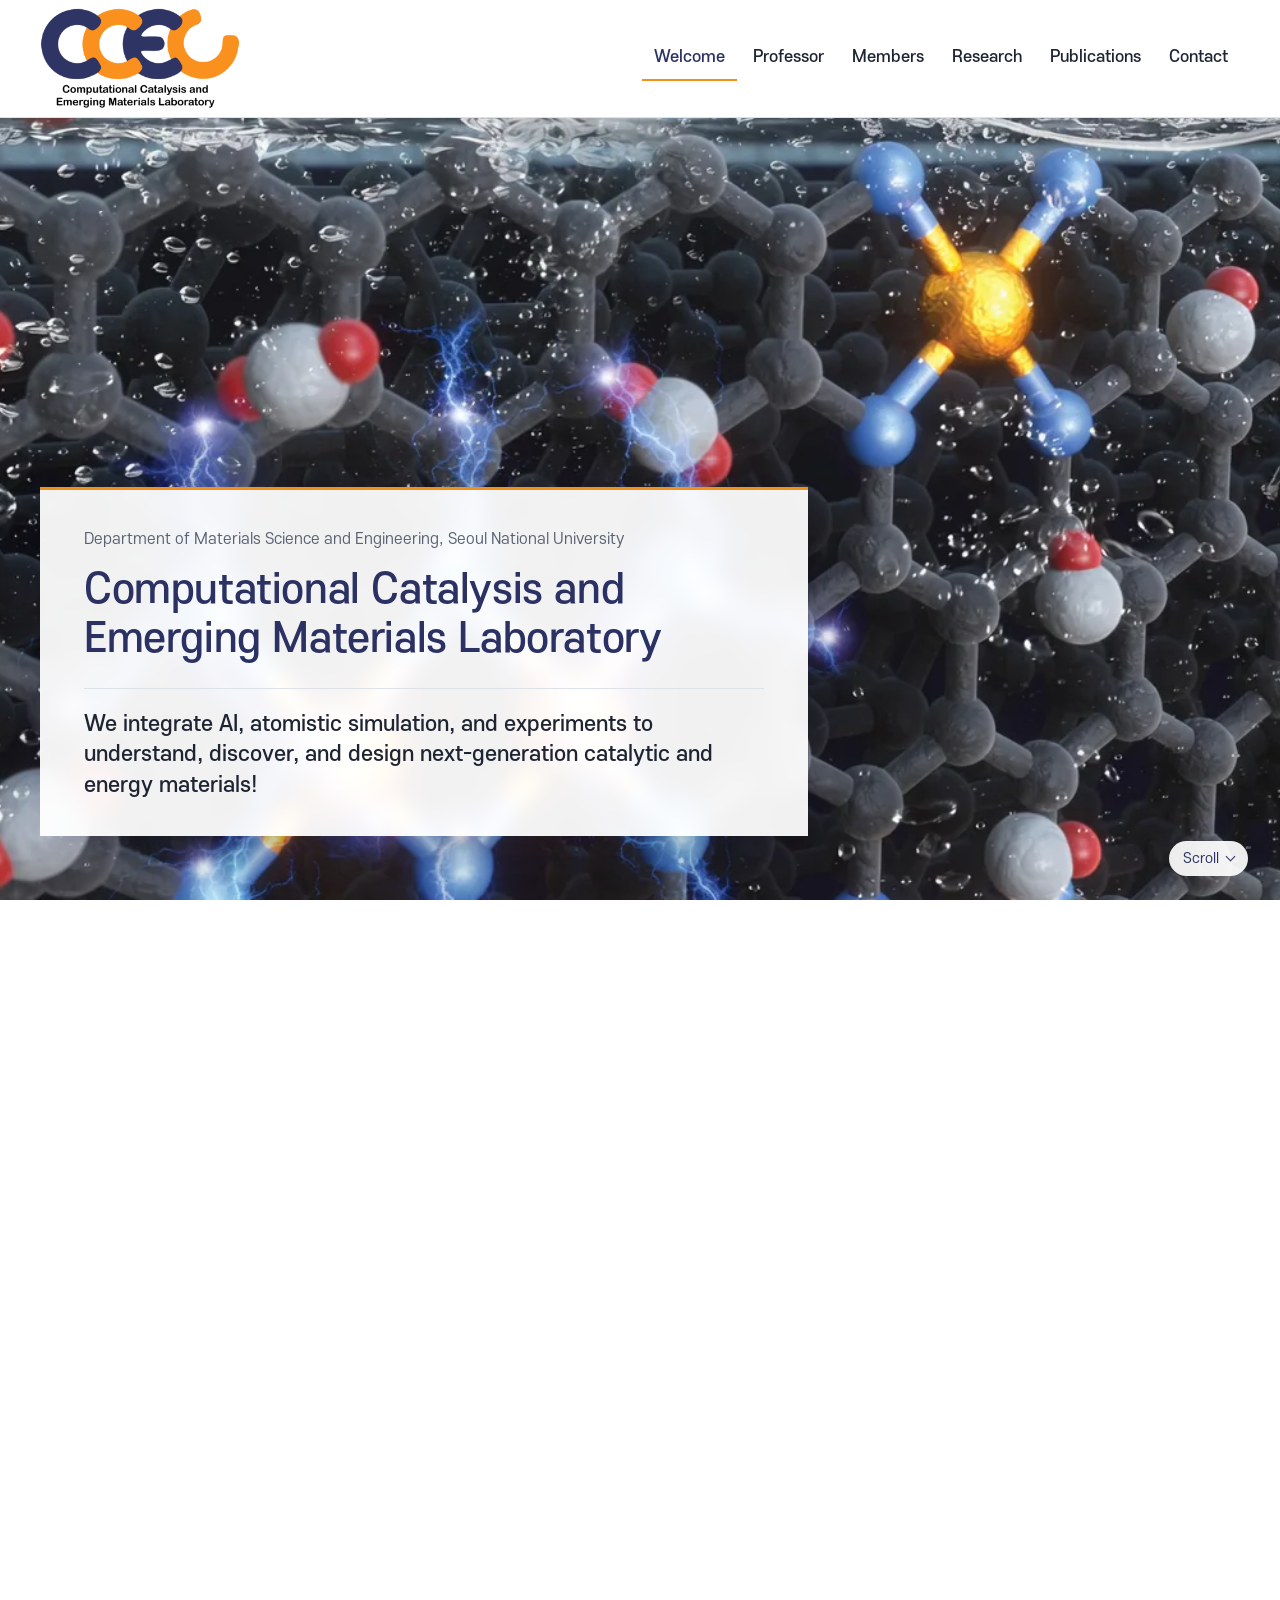
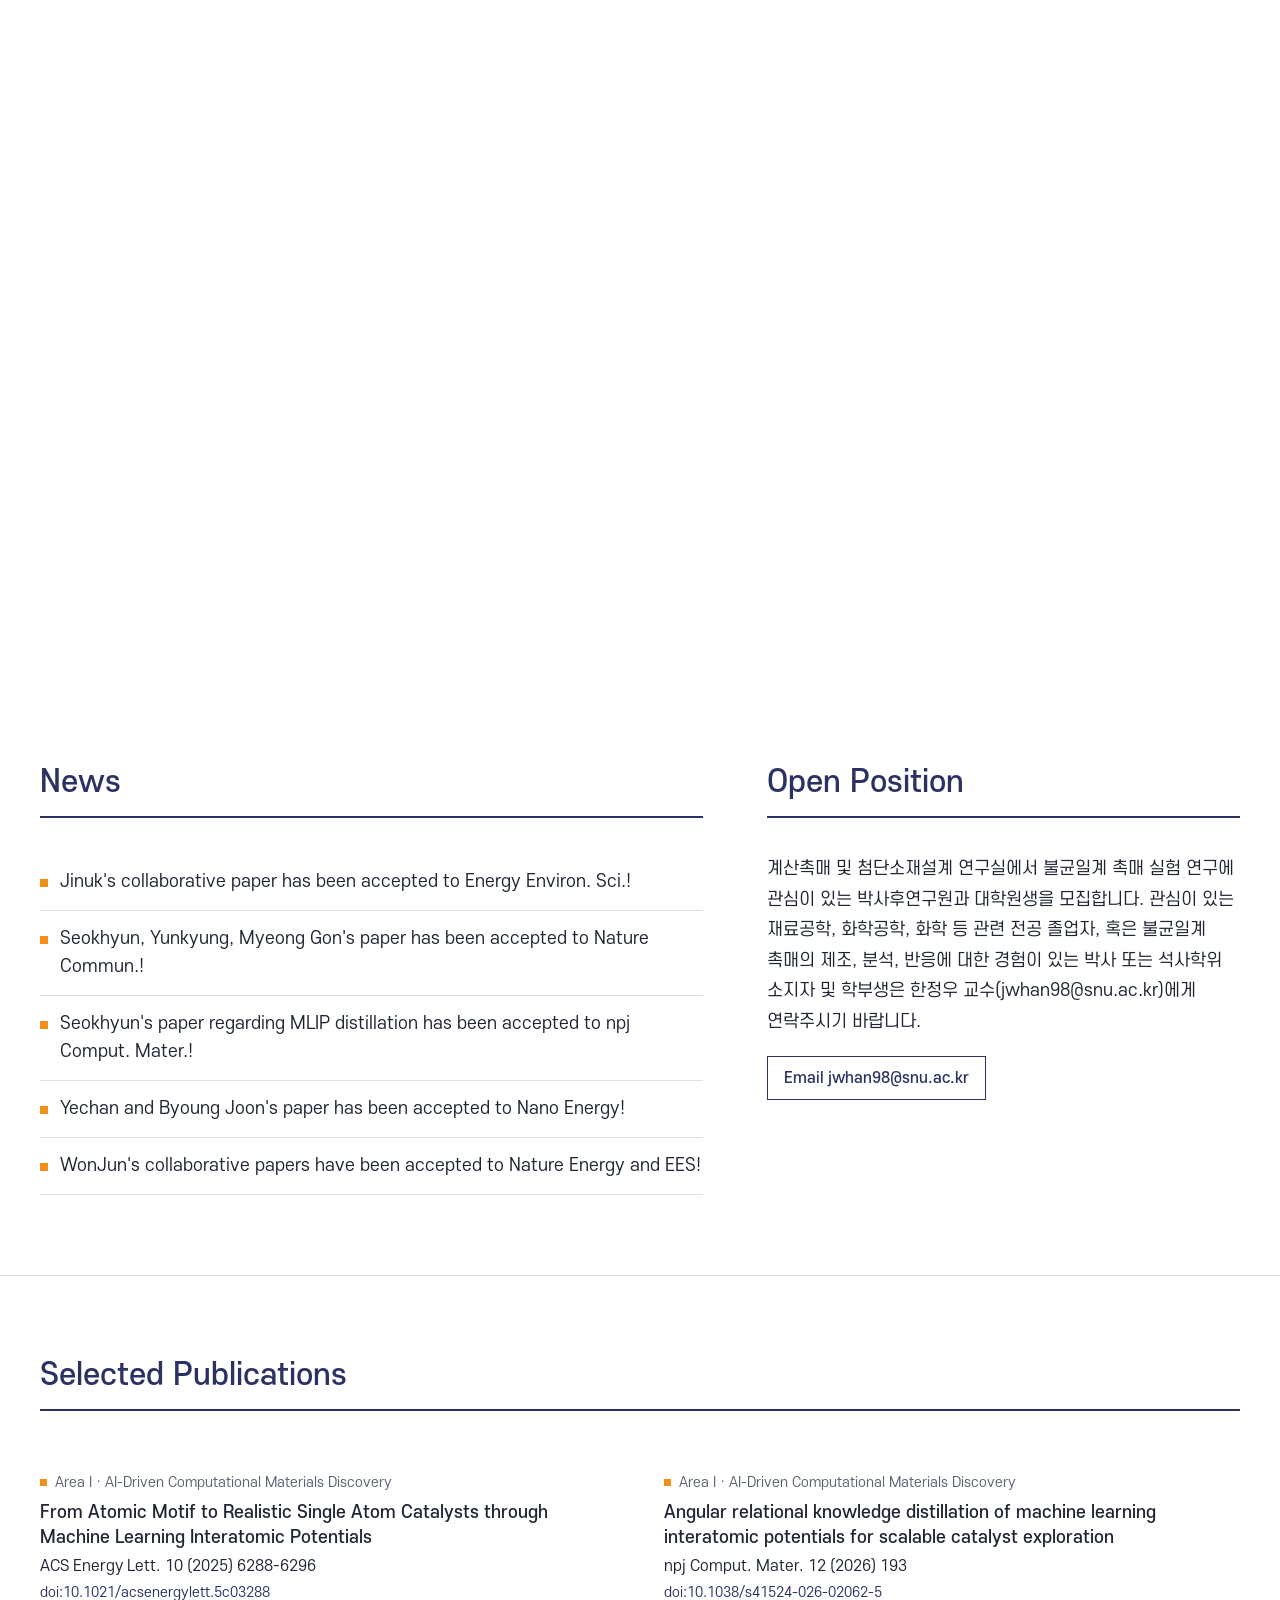
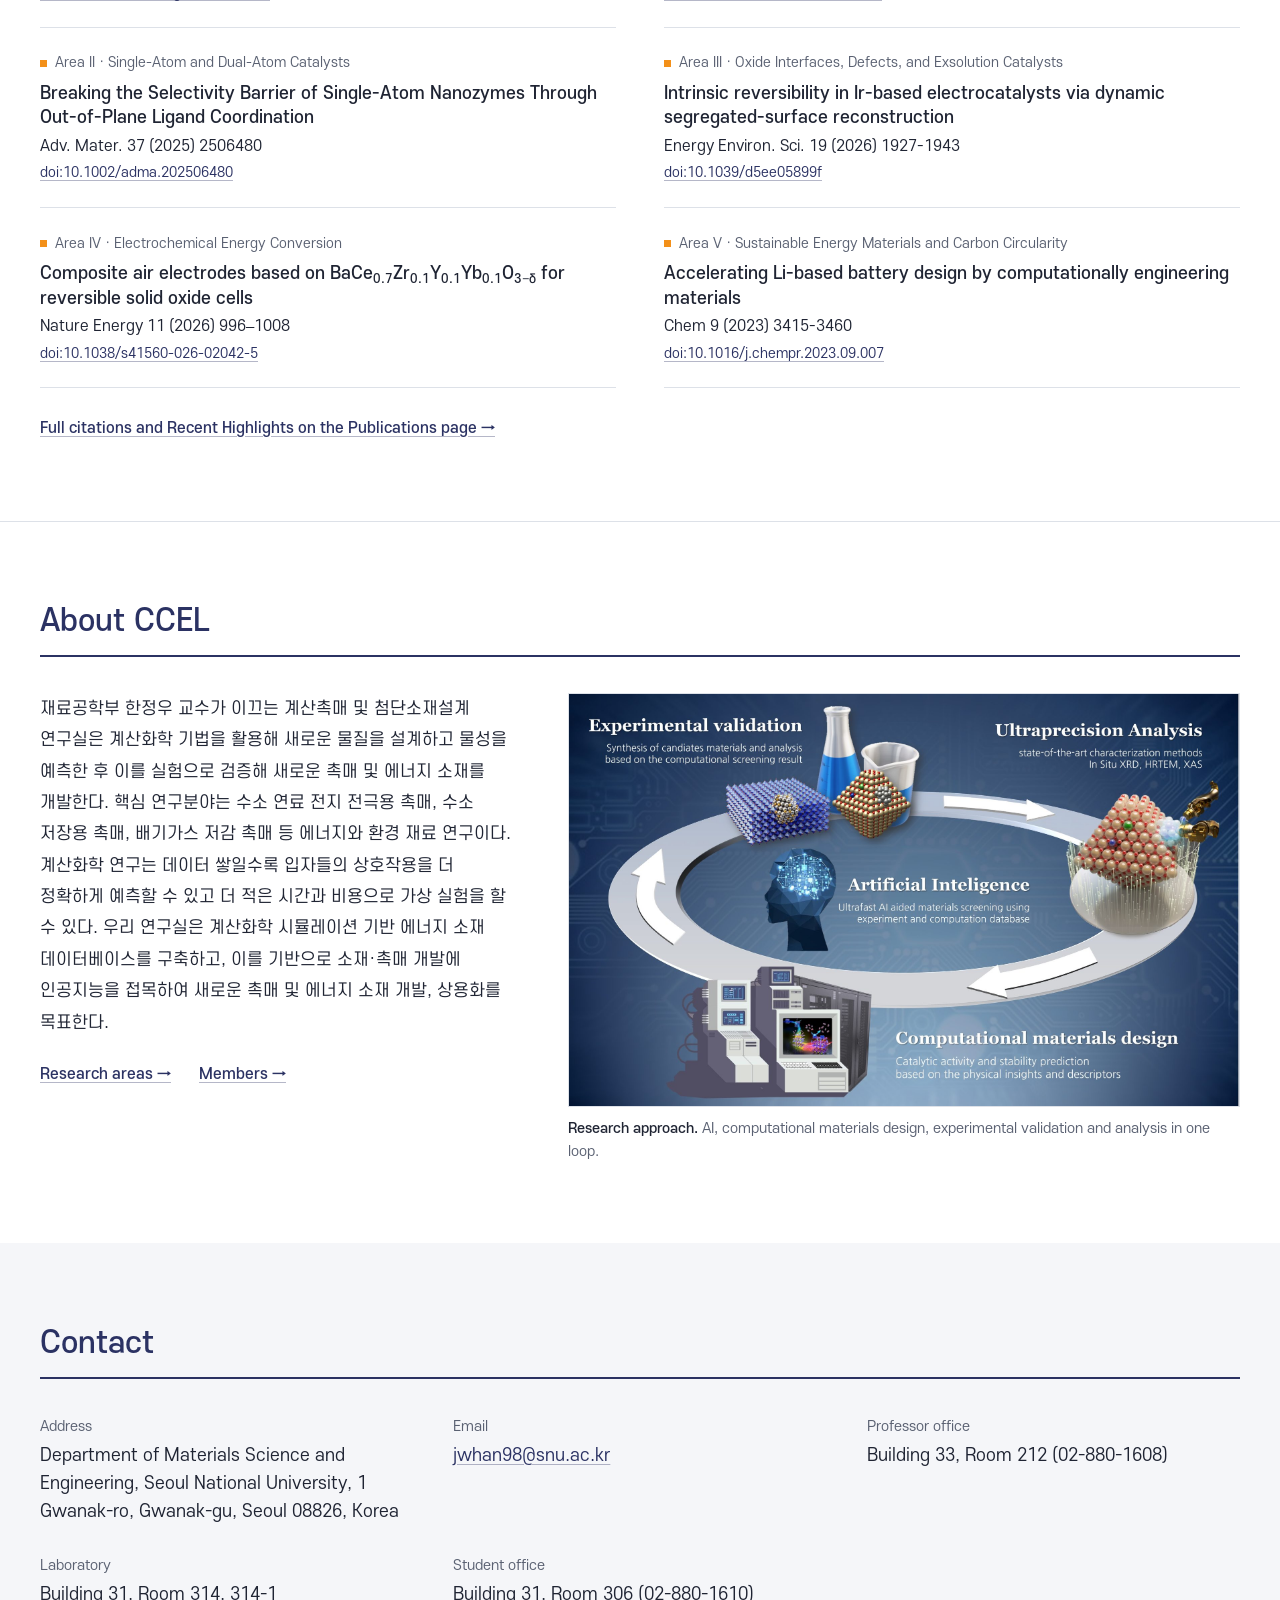
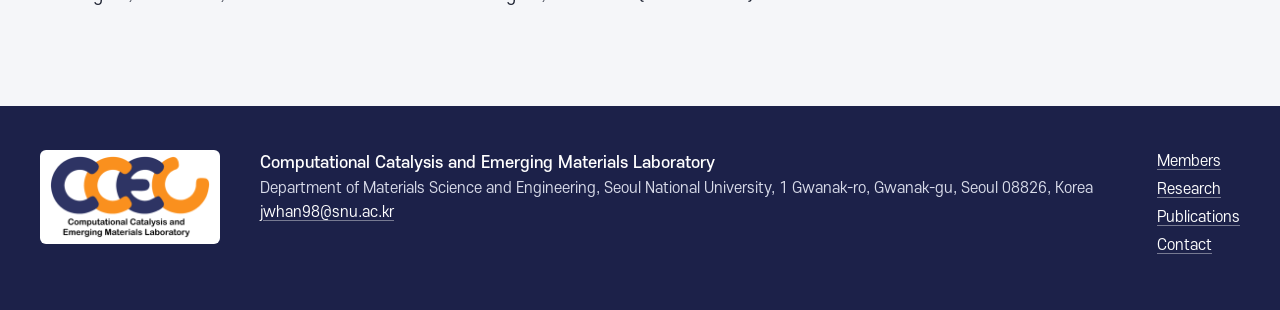
==== commit d50206da: "Lean landing page (v5): main page like the current Welcome page; research, highlights and people mov" ====
--- a/index.html
+++ b/index.html
@@ -15,7 +15,7 @@
 <link rel="stylesheet" href="assets/site.css">
 </head>
 <body>
-<a class="skip" href="#research">Skip to content</a>
+<a class="skip" href="#news">Skip to content</a>
 
 <header class="site-hdr">
   <div class="wrap hdr-in">
@@ -23,11 +23,11 @@
     <button class="nav-toggle" type="button" aria-expanded="false" aria-controls="site-nav"><span class="bars"></span><span class="sr">Menu</span></button>
     <nav id="site-nav" class="site-nav" aria-label="Main">
       <ul>
-        <li><a href="#research">Research</a></li>
+        <li><a href="index.html" aria-current="page">Welcome</a></li>
+        <li><a href="members.html#professor">Professor</a></li>
+        <li><a href="members.html">Members</a></li>
+        <li><a href="research.html">Research</a></li>
         <li><a href="publications.html">Publications</a></li>
-        <li><a href="members.html">People</a></li>
-        <li><a href="#news">News</a></li>
-        <li><a href="#join">Join Us</a></li>
         <li><a href="#contact">Contact</a></li>
       </ul>
     </nav>
@@ -46,47 +46,12 @@
         <div class="stage-panel">
           <p class="eyebrow" id="lab-aff"></p>
           <h1 id="lab-name"></h1>
-          <p class="identity" id="lab-identity"></p>
-          <p class="intro" id="lab-intro"></p>
-          <p class="facts" id="lab-facts"></p>
+          <p class="identity" id="lab-tagline"></p>
         </div>
       </div>
       <p class="scroll-hint" aria-hidden="true">Scroll</p>
     </div>
     <noscript><p class="wrap">This site renders its content from a data file with JavaScript. Please enable JavaScript.</p></noscript>
-  </section>
-
-  <section id="research" class="sec" aria-labelledby="h-research">
-    <div class="wrap">
-      <div class="sec-head"><h2 id="h-research">Research</h2><span class="aside" id="research-aside"></span></div>
-      <div class="research-intro">
-        <div id="research-text"></div>
-        <figure class="fig" id="research-fig"></figure>
-      </div>
-      <p class="about-ko" lang="ko" id="about-ko"></p>
-      <div class="areas" id="areas"></div>
-    </div>
-  </section>
-
-  <section id="publications" class="sec" aria-labelledby="h-selected">
-    <div class="wrap">
-      <div class="sec-head"><h2 id="h-selected">Selected Publications</h2><span class="aside" id="selected-aside"></span></div>
-      <div class="cites" id="selected"></div>
-      <h3 class="sec-sub" id="highlights">Recent Highlights</h3>
-      <div class="cites" id="recent"></div>
-      <details class="small-print"><summary>How these two lists are chosen</summary><p id="rules"></p></details>
-      <p class="sec-links" id="pub-links"></p>
-    </div>
-  </section>
-
-  <section id="people" class="sec band" aria-labelledby="h-people">
-    <div class="wrap">
-      <div class="sec-head"><h2 id="h-people">People</h2><a class="more aside" href="members.html">All members and alumni</a></div>
-      <div class="prof" id="prof"></div>
-      <p class="counts" id="counts"></p>
-      <h3 class="sec-sub" id="postdoc-head">Postdoctoral researchers</h3>
-      <div class="people" id="people-preview"></div>
-    </div>
   </section>
 
   <section id="news" class="sec" aria-labelledby="h-news">
@@ -95,10 +60,31 @@
         <div class="sec-head"><h2 id="h-news">News</h2></div>
         <ul class="news" id="news-list"></ul>
       </div>
-      <div class="join" id="join">
-        <div class="sec-head"><h2 id="h-join">Join Us</h2></div>
-        <p lang="ko" id="opening"></p>
-        <a class="mail" id="join-mail" href="#contact">Email Prof. Han</a>
+      <div class="join" id="opening">
+        <div class="sec-head"><h2 id="h-opening">Open Position</h2></div>
+        <p lang="ko" id="opening-ko"></p>
+        <a class="mail" id="join-mail" href="#contact">Contact</a>
+      </div>
+    </div>
+  </section>
+
+  <section id="selected-publications" class="sec" aria-labelledby="h-selected">
+    <div class="wrap">
+      <div class="sec-head"><h2 id="h-selected">Selected Publications</h2></div>
+      <ul class="sel" id="selected-list"></ul>
+      <p class="sec-links"><a class="more" href="publications.html#selected">Full citations and Recent Highlights on the Publications page</a></p>
+    </div>
+  </section>
+
+  <section id="about" class="sec" aria-labelledby="h-about">
+    <div class="wrap">
+      <div class="sec-head"><h2 id="h-about">About CCEL</h2></div>
+      <div class="about">
+        <div class="about-text">
+          <p class="about-ko" lang="ko" id="about-ko"></p>
+          <p class="sec-links"><a class="more" href="research.html">Research areas</a><a class="more" href="members.html">Members</a></p>
+        </div>
+        <figure class="fig" id="about-fig"></figure>
       </div>
     </div>
   </section>
--- a/assets/site.css
+++ b/assets/site.css
@@ -1,4 +1,4 @@
-/* S1 "Pinned hero" — journal-page system shared by index / members / publications.
+/* S1 "Pinned hero" — journal-page system shared by index / research / members / publications.
    One family (S-CoreDream via _shared/brand/brand.css), logo navy for ink, logo orange for small marks only. */
 
 :root {
@@ -102,11 +102,6 @@
   margin-top: 24px; padding-top: 20px; border-top: 1px solid var(--rule);
   font-size: 21px; line-height: 1.45; font-weight: 500; color: var(--ink);
 }
-.stage-panel .intro { margin-top: 12px; font-size: 17px; color: var(--muted); }
-.stage-panel .facts { margin-top: 22px; display: flex; flex-wrap: wrap; gap: 6px 22px; font-size: 15px; }
-.stage-panel .facts a { color: var(--navy); text-decoration: none; border-bottom: 1px solid var(--rule-strong); padding-bottom: 1px; }
-.stage-panel .facts a:hover { border-bottom-color: var(--navy); }
-.stage-panel .facts b { font-weight: 500; }
 .scroll-hint {
   position: absolute; right: var(--gut); bottom: 24px;
   display: none; align-items: center; gap: 8px; padding: 6px 14px; border-radius: 999px;
@@ -146,8 +141,6 @@
   .stage-panel .eyebrow { font-size: 13px; margin-bottom: 8px; }
   .stage-panel h1 { font-size: 27px; line-height: 1.25; }
   .stage-panel .identity { font-size: 17px; margin-top: 14px; padding-top: 12px; }
-  .stage-panel .intro { font-size: 15px; line-height: 1.55; margin-top: 8px; }
-  .stage-panel .facts { margin-top: 14px; font-size: 14px; gap: 4px 16px; }
   html.scrub .stage { height: 240vh; }
   html.scrub .stage-media { flex: 1 1 auto; height: auto; min-height: 120px; }
   html.scrub .stage-body { padding-bottom: max(0px, calc(100vh - 100svh)); background: #fff; }
@@ -185,14 +178,43 @@
   .sec-sub { font-size: 18px; margin-top: 40px; }
 }
 
-/* research */
-.research-intro { display: grid; grid-template-columns: minmax(0, 5fr) minmax(0, 7fr); gap: 48px; align-items: start; margin-bottom: 56px; }
+/* landing: selected publications in short form (area, title, journal line, DOI) */
+.sel { display: grid; grid-template-columns: repeat(2, minmax(0, 1fr)); gap: 0 48px; }
+.sel-item { padding: 20px 0 22px; border-bottom: 1px solid var(--rule); min-width: 0; }
+.sel-area {
+  display: inline-flex; align-items: center; gap: 8px; font-size: 13.5px; line-height: 1.45; color: var(--muted);
+  text-decoration: none;
+}
+.sel-area::before { content: ""; flex: none; width: 7px; height: 7px; background: var(--accent); }
+.sel-area:hover { color: var(--navy); text-decoration: underline; }
+.sel-title { margin-top: 6px; font-size: 17px; line-height: 1.45; font-weight: 500; color: var(--ink); }
+.sel-title a { color: inherit; text-decoration: none; }
+.sel-title a:hover { color: var(--navy); text-decoration: underline; }
+.sel-src { margin-top: 4px; font-size: 15px; line-height: 1.5; color: var(--ink); }
+.sel-doi { margin-top: 2px; line-height: 1.5; }
+@media (max-width: 900px) { .sel { grid-template-columns: 1fr; } }
+@media (max-width: 768px) { .sel-item { padding: 16px 0 18px; } .sel-title { font-size: 16px; } }
+
+/* landing: about (Korean intro beside the research-loop figure) */
+.about { display: grid; grid-template-columns: minmax(0, 5fr) minmax(0, 7fr); gap: 48px; align-items: start; }
+.about-ko { font-size: 16.5px; line-height: 1.9; color: var(--ink); }
+.about .sec-links { margin-top: 24px; }
+@media (max-width: 900px) { .about { grid-template-columns: 1fr; gap: 32px; } }
+
+/* research page */
+.page-head.page-head--solo { padding-bottom: 40px; }
+.rhead { display: grid; grid-template-columns: minmax(0, 6fr) minmax(0, 5fr); gap: 24px 64px; align-items: start; }
+.page-head .lede.rhead-lede { font-size: 19px; line-height: 1.55; color: var(--ink); margin-top: 14px; }
+.toc { border-left: 2px solid var(--navy); padding-left: 22px; }
+.toc-h { font-size: 14px; color: var(--muted); margin-bottom: 6px; }
+.toc li a { display: flex; gap: 12px; padding: 4px 0; font-size: 15.5px; line-height: 1.45; color: var(--ink); text-decoration: none; }
+.toc li a:hover { color: var(--navy); text-decoration: underline; }
+.toc-n { flex: none; width: 28px; color: var(--muted); }
+@media (max-width: 900px) { .rhead { grid-template-columns: 1fr; } }
+@media (max-width: 768px) { .page-head.page-head--solo { padding-bottom: 28px; } .page-head .lede.rhead-lede { font-size: 17px; } .toc li a { font-size: 15px; } }
+.research-intro { display: grid; grid-template-columns: minmax(0, 5fr) minmax(0, 7fr); gap: 48px; align-items: start; padding-top: 56px; margin-bottom: 56px; }
 .research-intro p + p { margin-top: 14px; }
 .research-intro .lead { font-size: 19px; line-height: 1.6; color: var(--ink); }
-.about-ko {
-  margin: -16px 0 56px; padding: 20px 0 0; border-top: 1px solid var(--rule);
-  max-width: 82ch; font-size: 16px; line-height: 1.85; color: var(--muted);
-}
 .fig { margin: 0; }
 .fig img { display: block; width: 100%; height: auto; border: 1px solid var(--rule); }
 .fig figcaption { margin-top: 10px; font-size: 14px; color: var(--muted); }
@@ -205,19 +227,20 @@
 .area-fig img { display: block; width: 220px; height: 220px; object-fit: cover; border: 1px solid var(--rule); background: var(--band); }
 .area-num { font-size: 14px; color: var(--muted); display: flex; align-items: center; gap: 8px; }
 .area-num::before { content: ""; width: 8px; height: 8px; background: var(--accent); }
-.area h3 { font-size: 23px; margin-top: 6px; }
+.area h2 { font-size: 23px; margin-top: 6px; }
 .area-sum { margin-top: 12px; max-width: 70ch; }
 .kw { display: flex; flex-wrap: wrap; gap: 6px; margin-top: 16px; }
 .kw li { font-size: 13.5px; line-height: 1.4; padding: 4px 10px; background: var(--band); border: 1px solid var(--rule); color: var(--ink); }
 .area-papers { margin-top: 22px; padding-top: 16px; border-top: 1px dashed var(--rule-strong); }
-.area-papers h4 { font-size: 14px; font-weight: 500; color: var(--muted); margin-bottom: 8px; }
+.area-papers h3 { font-size: 14px; font-weight: 500; color: var(--muted); margin-bottom: 8px; }
+.area-papers ul + h3 { margin-top: 14px; }
 .area-papers li { font-size: 15.5px; line-height: 1.5; padding-left: 16px; position: relative; }
 .area-papers li + li { margin-top: 8px; }
 .area-papers li::before { content: ""; position: absolute; left: 0; top: .62em; width: 6px; height: 1px; background: var(--muted); }
 .area-papers .src { color: var(--muted); }
 .area-papers .more { display: inline-block; margin-top: 12px; }
 @media (max-width: 900px) {
-  .research-intro { grid-template-columns: 1fr; gap: 28px; }
+  .research-intro { grid-template-columns: 1fr; gap: 28px; padding-top: 36px; }
 }
 @media (max-width: 768px) {
   .area { grid-template-columns: 88px minmax(0, 1fr); gap: 4px 16px; padding: 26px 0; }
@@ -225,7 +248,7 @@
   .area-text { display: contents; }
   .area-head { grid-column: 2; align-self: center; }
   .area-rest { grid-column: 1 / -1; }
-  .area h3 { font-size: 19px; }
+  .area h2 { font-size: 19px; }
   .area-sum { font-size: 16px; }
   .research-intro .lead { font-size: 17px; }
 }
@@ -282,8 +305,6 @@
 .prof-roles { color: var(--muted); }
 .prof-mail { margin-top: 10px; font-size: 16px; }
 .prof .links { margin-top: 12px; }
-.counts { display: flex; flex-wrap: wrap; gap: 8px 28px; margin: 40px 0 0; padding: 18px 0; border-top: 1px solid var(--rule); border-bottom: 1px solid var(--rule); font-size: 15px; color: var(--muted); }
-.counts b { font-weight: 500; color: var(--navy); font-size: 20px; margin-right: 6px; }
 .people { display: grid; grid-template-columns: repeat(5, minmax(0, 1fr)); gap: 28px 24px; }
 .person { display: flex; flex-direction: column; gap: 4px; min-width: 0; }
 .person-photo { display: block; width: 100%; aspect-ratio: 4 / 5; object-fit: cover; object-position: center 20%; background: var(--band); border: 1px solid var(--rule); }
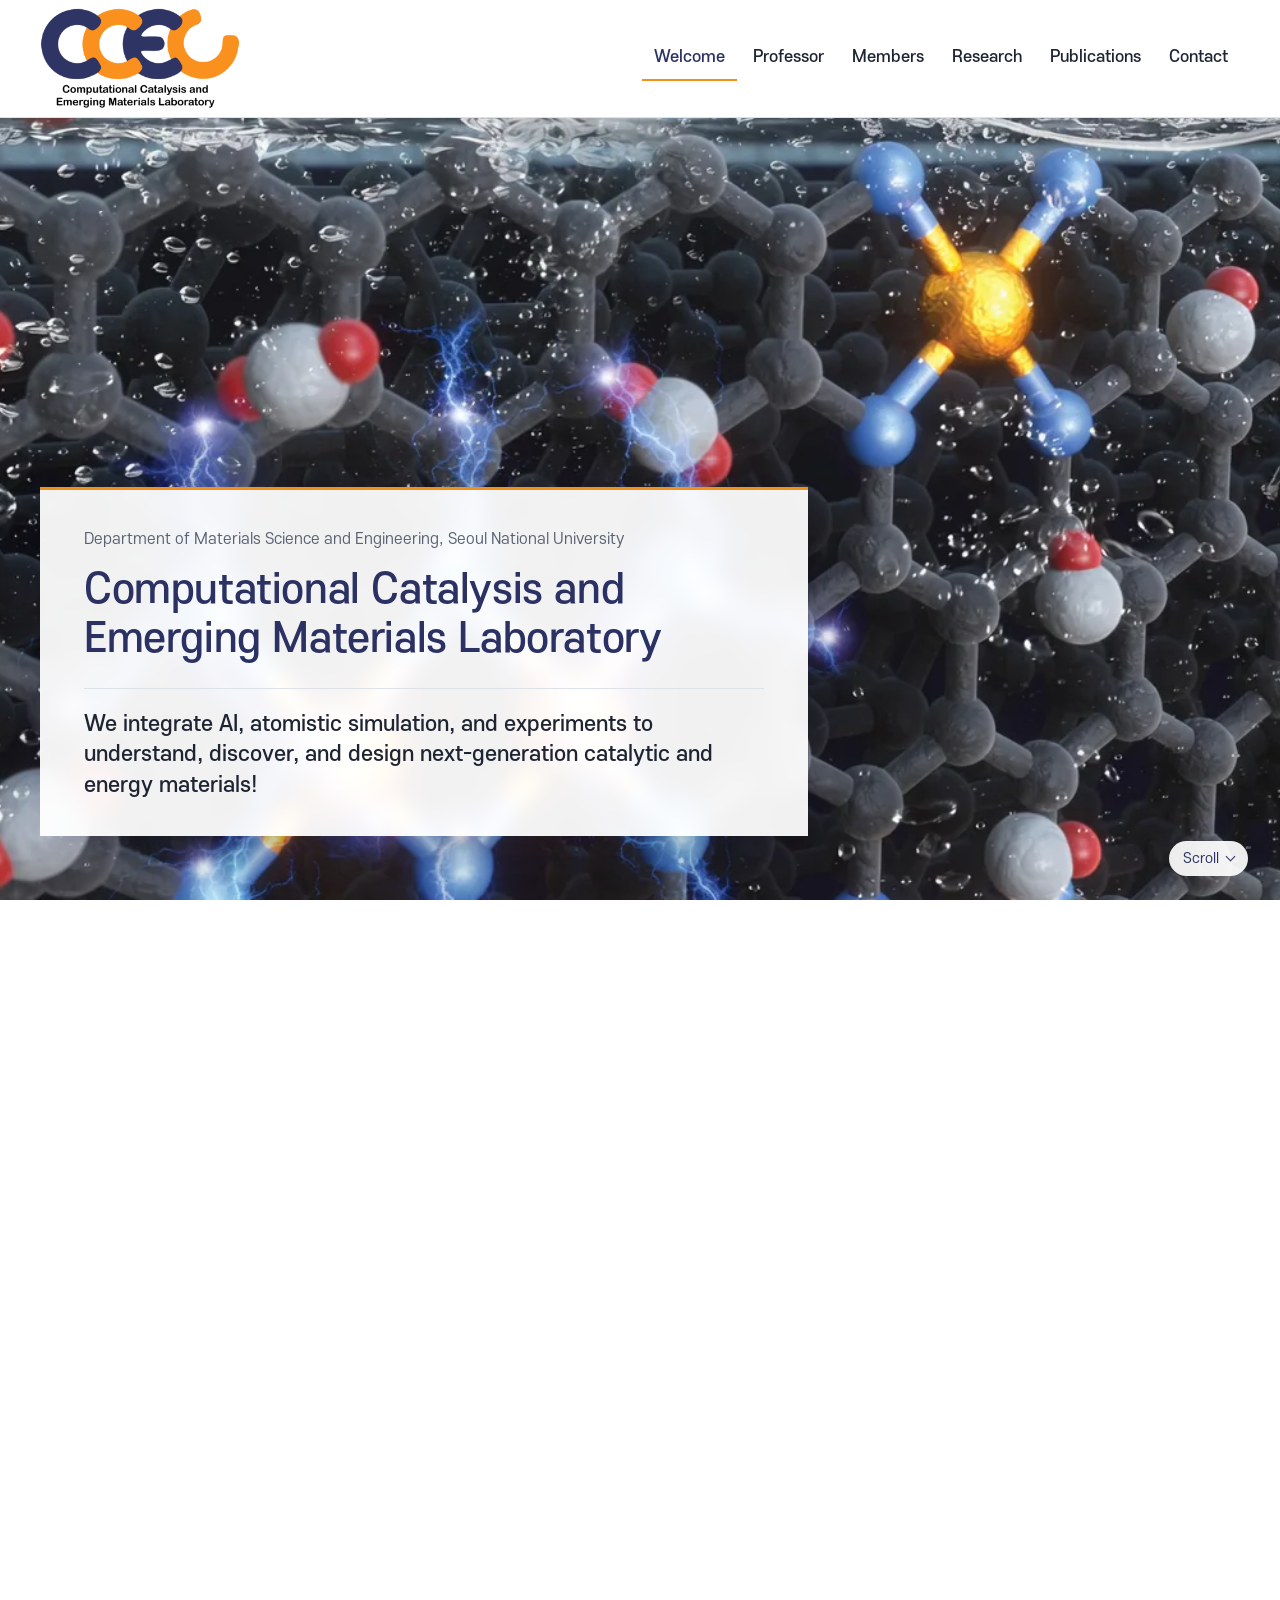
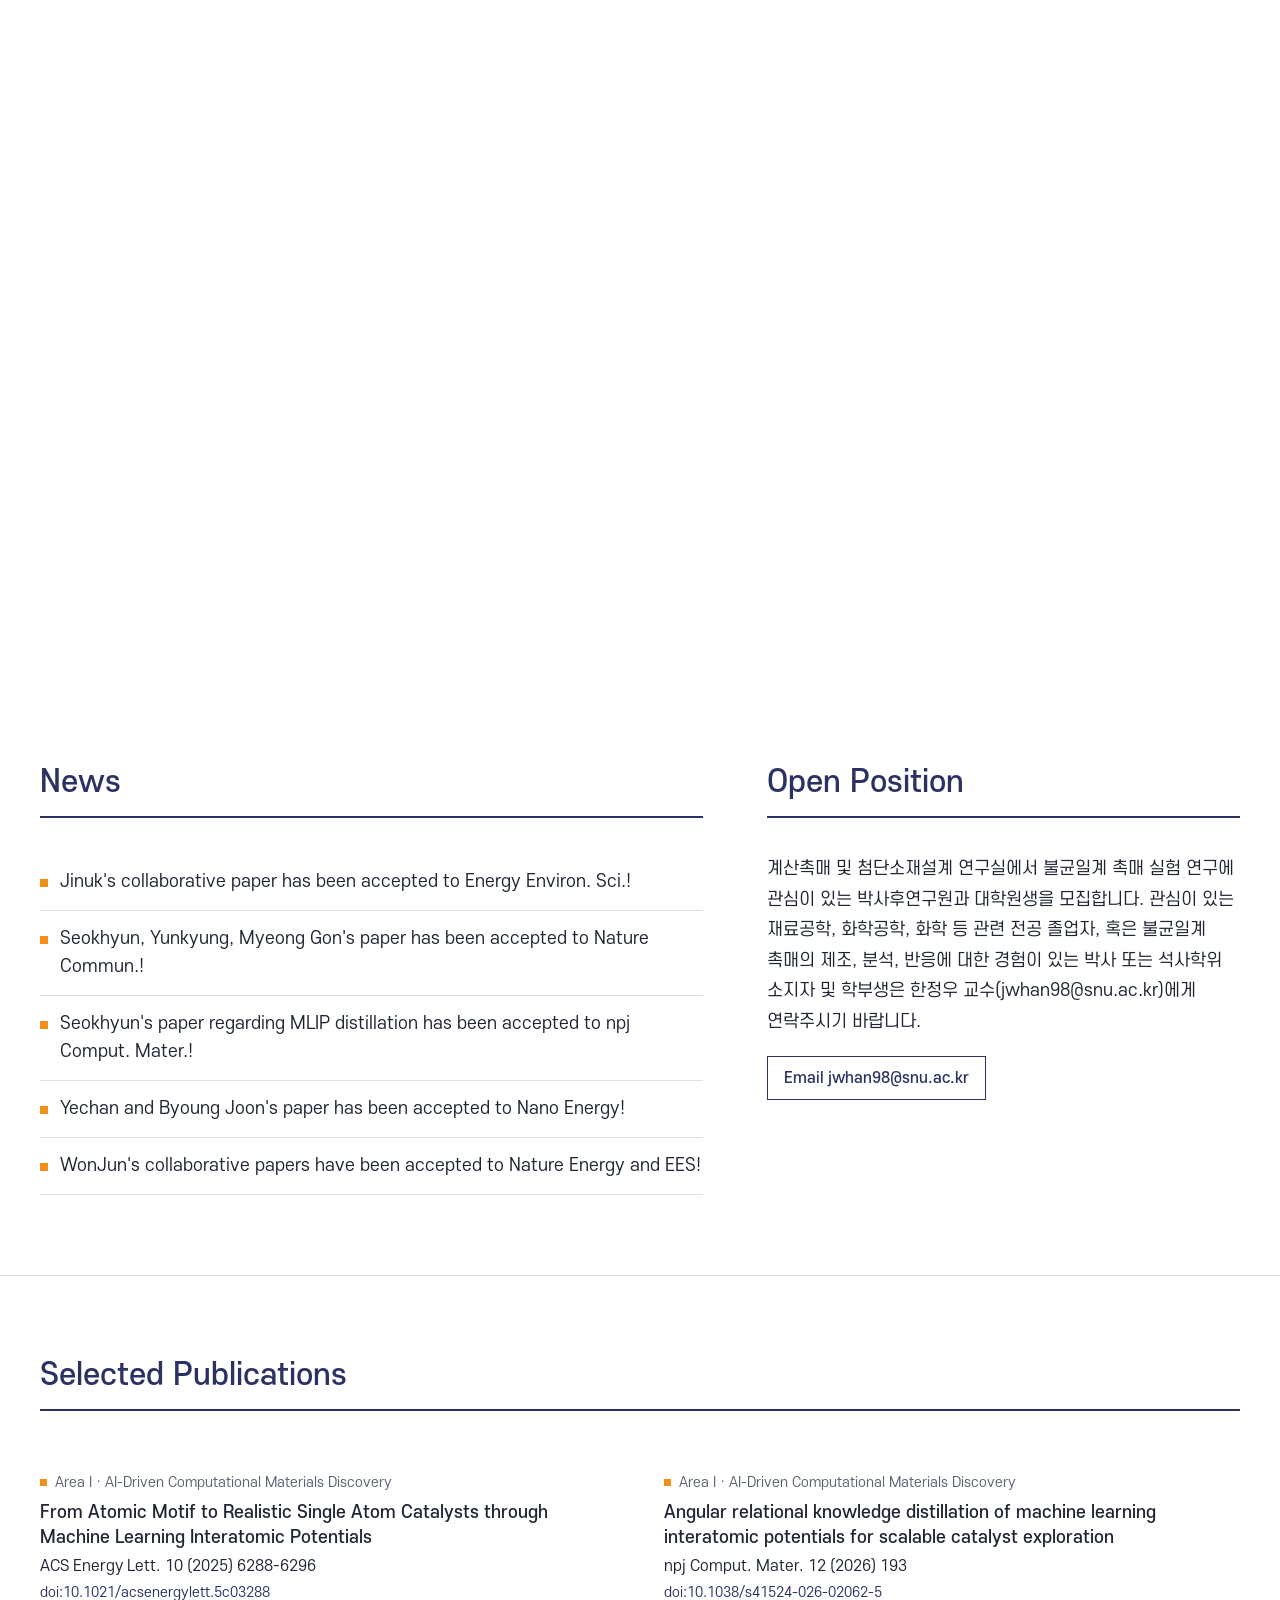
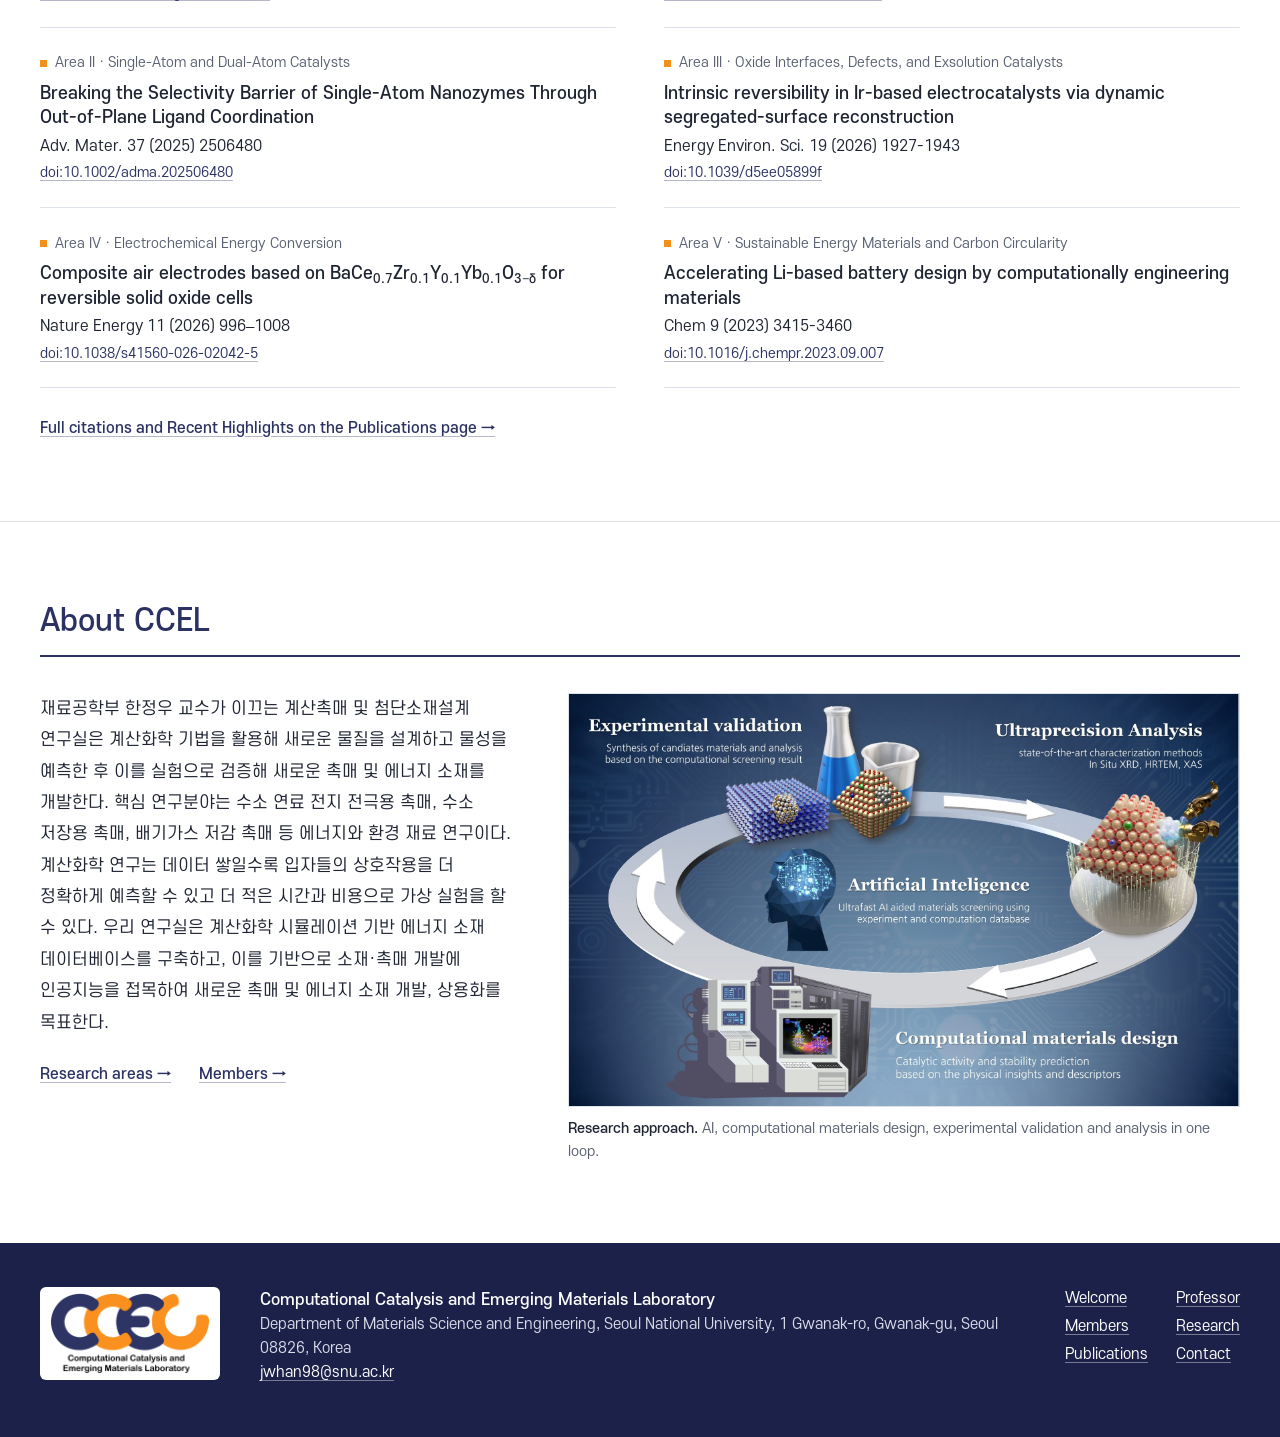
==== commit 1d843707: "Professor, Members and Contact pages (v6): professor-only page, alumni behind a button, dedicated co" ====
--- a/index.html
+++ b/index.html
@@ -24,11 +24,11 @@
     <nav id="site-nav" class="site-nav" aria-label="Main">
       <ul>
         <li><a href="index.html" aria-current="page">Welcome</a></li>
-        <li><a href="members.html#professor">Professor</a></li>
+        <li><a href="professor.html">Professor</a></li>
         <li><a href="members.html">Members</a></li>
         <li><a href="research.html">Research</a></li>
         <li><a href="publications.html">Publications</a></li>
-        <li><a href="#contact">Contact</a></li>
+        <li><a href="contact.html">Contact</a></li>
       </ul>
     </nav>
   </div>
@@ -63,7 +63,7 @@
       <div class="join" id="opening">
         <div class="sec-head"><h2 id="h-opening">Open Position</h2></div>
         <p lang="ko" id="opening-ko"></p>
-        <a class="mail" id="join-mail" href="#contact">Contact</a>
+        <a class="mail" id="join-mail" href="contact.html">Contact</a>
       </div>
     </div>
   </section>
@@ -89,12 +89,6 @@
     </div>
   </section>
 
-  <section id="contact" class="sec band" aria-labelledby="h-contact">
-    <div class="wrap">
-      <div class="sec-head"><h2 id="h-contact">Contact</h2></div>
-      <dl class="contact-grid" id="contact-grid"></dl>
-    </div>
-  </section>
 </main>
 
 <footer class="site-ftr" id="site-ftr"></footer>
--- a/assets/site.css
+++ b/assets/site.css
@@ -298,42 +298,76 @@
 .links a:hover, .links a:focus-visible { color: var(--accent-ink); background: rgba(243, 144, 25, .12); }
 .links svg { display: block; width: 17px; height: 17px; }
 @media (max-width: 768px) { .links a { width: 36px; height: 36px; } .links svg { width: 18px; height: 18px; } }
-.prof { display: grid; grid-template-columns: 180px minmax(0, 1fr); gap: 36px; align-items: start; }
-.prof-photo img { display: block; width: 180px; height: auto; aspect-ratio: 413 / 531; object-fit: cover; border: 1px solid var(--rule); }
-.prof h3 { font-size: 25px; }
-.prof-title { margin-top: 8px; }
-.prof-roles { color: var(--muted); }
-.prof-mail { margin-top: 10px; font-size: 16px; }
-.prof .links { margin-top: 12px; }
-.people { display: grid; grid-template-columns: repeat(5, minmax(0, 1fr)); gap: 28px 24px; }
-.person { display: flex; flex-direction: column; gap: 4px; min-width: 0; }
-.person-photo { display: block; width: 100%; aspect-ratio: 4 / 5; object-fit: cover; object-position: center 20%; background: var(--band); border: 1px solid var(--rule); }
-.person-photo.ph { display: flex; align-items: center; justify-content: center; color: var(--muted); font-size: 22px; }
-.person h4 { margin-top: 10px; font-size: 17px; color: var(--ink); }
-.person .type { font-size: 13.5px; color: var(--muted); display: flex; align-items: center; gap: 6px; }
-.person .type::before { content: ""; width: 8px; height: 8px; border-radius: 50%; background: var(--navy); }
-.person .type.experimental::before { background: var(--accent); }
-.person .ra { font-size: 14.5px; line-height: 1.45; color: var(--ink); }
-.person .deg { font-size: 13px; line-height: 1.5; color: var(--muted); margin-top: 4px; }
-.person .deg li + li { margin-top: 2px; }
-.person .contact { font-size: 13.5px; color: var(--muted); word-break: break-all; }
-.person .pos { font-size: 14.5px; line-height: 1.45; color: var(--ink); }
-.person .links { margin-top: auto; padding-top: 6px; }   /* grid cards stretch to the row: icon rows line up at the bottom */
-@media (max-width: 1100px) { .people { grid-template-columns: repeat(4, minmax(0, 1fr)); } }
-@media (max-width: 900px) { .people { grid-template-columns: repeat(3, minmax(0, 1fr)); } }
-@media (max-width: 768px) {
-  .prof { grid-template-columns: 112px minmax(0, 1fr); gap: 18px; }
-  .prof-photo img { width: 112px; }
-  .prof h3 { font-size: 21px; }
-  .prof-title, .prof-roles { font-size: 15px; }
-  .people { grid-template-columns: 1fr; gap: 0; }
-  .person {
-    display: grid; grid-template-columns: 88px minmax(0, 1fr); gap: 2px 16px; align-items: start;
-    padding: 16px 0; border-bottom: 1px solid var(--rule);
-  }
-  .person > .person-photo { grid-row: 1 / span 6; align-self: start; width: 88px; height: 110px; }
-  .person > :not(.person-photo) { grid-column: 2; }
-  .person h4 { margin-top: 0; }
+/* members page (Round v6): view switch, group buttons, one person per row */
+.gnav { display: flex; flex-wrap: wrap; align-items: center; gap: 12px 24px; margin-top: 24px; padding-bottom: 26px; }
+.vswitch { display: inline-flex; border: 1px solid var(--navy); background: #fff; }
+.vswitch a { display: block; padding: 9px 18px; font-size: 15px; font-weight: 500; line-height: 1.4; color: var(--navy); text-decoration: none; }
+.vswitch a + a { border-left: 1px solid var(--navy); }
+.vswitch a:hover { background: #eef0f7; }
+.vswitch a[aria-current] { background: var(--navy); color: #fff; }
+.gbtns { display: flex; flex-wrap: wrap; gap: 8px; }
+.gbtn {
+  display: inline-block; padding: 8px 14px; font-size: 15px; line-height: 1.4; color: var(--ink); text-decoration: none;
+  background: #fff; border: 1px solid var(--rule-strong);
+}
+.gbtn:hover { border-color: var(--navy); color: var(--navy); }
+html:not(.view-alumni) .v-alumni, html.view-alumni .v-current { display: none !important; }
+.ticon { display: inline-flex; flex: none; align-items: center; justify-content: center; width: 22px; height: 22px; }
+.ticon svg { display: block; width: 20px; height: 20px; }
+.ticon--computational { color: var(--navy); }
+.ticon--experimental { color: var(--accent-ink); }
+.seg .ticon { width: 18px; height: 18px; }
+.seg .ticon svg { width: 17px; height: 17px; }
+.seg input:checked + span .ticon { color: #fff; }
+.view { scroll-margin-top: calc(var(--hdr) + 8px); }
+.vhead { font-size: 28px; padding-top: 24px; }
+.vhead .n, .ghead .n { font-size: 16px; font-weight: 400; color: var(--muted); margin-left: 10px; }
+.vnote { margin-top: 6px; font-size: 15.5px; color: var(--muted); }
+.group { padding-top: 40px; scroll-margin-top: calc(var(--hdr) + 8px); }
+.ghead { font-size: 22px; padding-bottom: 10px; border-bottom: 2px solid var(--navy); }
+.mrow {
+  display: grid; grid-template-columns: 168px minmax(0, 1fr); grid-template-rows: auto auto 1fr; column-gap: 40px;
+  padding: 28px 0; border-bottom: 1px solid var(--rule);
+}
+.mrow-photo {
+  grid-row: 1 / span 3; display: block; width: 168px; height: 210px; object-fit: cover; object-position: center 20%;
+  background: var(--band); border: 1px solid var(--rule);
+}
+.mrow-photo.ph { display: flex; align-items: center; justify-content: center; color: var(--muted); font-size: 26px; }
+.mrow-head, .mrow-detail, .mrow > .links { grid-column: 2; min-width: 0; }
+.mrow-name { display: flex; flex-wrap: wrap; align-items: center; gap: 2px 10px; font-size: 21px; line-height: 1.35; color: var(--ink); }
+.mrow-note { font-size: 14.5px; font-weight: 400; color: var(--muted); }
+.mrow-role { margin-top: 6px; font-size: 16px; line-height: 1.5; color: var(--ink); }
+.mrow-role .k { font-size: 14px; color: var(--muted); margin-right: 10px; }
+.mrow-detail { margin-top: 14px; }
+.mrow-detail.two { display: grid; grid-template-columns: minmax(0, 1fr) minmax(240px, 300px); gap: 12px 40px; }
+.mrow-deg { font-size: 14.5px; line-height: 1.6; color: var(--ink); }
+.mrow-deg b { color: var(--navy); }
+.mrow-info { margin: 0; display: grid; grid-template-columns: max-content minmax(0, 1fr); gap: 2px 14px; align-content: start; font-size: 14.5px; line-height: 1.6; }
+.mrow-info div { display: contents; }
+.mrow-info dt { color: var(--muted); }
+.mrow-info dd { margin: 0; min-width: 0; overflow-wrap: anywhere; }
+.mrow > .links { margin-top: 10px; align-self: start; }
+.view-foot { padding: 32px 0 80px; }
+.back { font-size: 15px; font-weight: 500; }
+.back::before { content: "\2190  "; }
+@media (max-width: 768px) {
+  .gnav { margin-top: 20px; gap: 12px; padding-bottom: 20px; }
+  .vswitch { display: flex; width: 100%; }
+  .vswitch a { flex: 1 1 50%; text-align: center; padding: 10px 8px; }
+  .gbtn { padding: 7px 11px; font-size: 14px; }
+  .vhead { font-size: 23px; padding-top: 12px; }
+  .group { padding-top: 32px; }
+  .ghead { font-size: 19px; }
+  .mrow { grid-template-columns: 92px minmax(0, 1fr); grid-template-rows: auto; column-gap: 16px; padding: 20px 0; }
+  .mrow-photo { grid-row: 1; width: 92px; height: 115px; }
+  .mrow-head { grid-column: 2; align-self: center; }
+  .mrow-detail, .mrow > .links { grid-column: 1 / -1; }
+  .mrow-detail.two { grid-template-columns: 1fr; gap: 10px; }
+  .mrow-name { font-size: 18px; gap: 0 8px; }
+  .mrow-role { font-size: 15px; }
+  .mrow-role .k { display: block; font-size: 13px; margin: 0; }
+  .view-foot { padding-bottom: 56px; }
 }
 
 /* news / join / contact */
@@ -344,11 +378,7 @@
 .join p { line-height: 1.8; }
 .join .mail { margin-top: 18px; display: inline-block; padding: 9px 16px; border: 1px solid var(--navy); text-decoration: none; font-weight: 500; font-size: 15px; }
 .join .mail:hover { background: var(--navy); color: #fff; }
-.contact-grid { display: grid; grid-template-columns: repeat(3, minmax(0, 1fr)); gap: 28px 40px; }
-.contact-grid dt { font-size: 14px; color: var(--muted); }
-.contact-grid dd { margin: 4px 0 0; }
-@media (max-width: 900px) { .two-col { grid-template-columns: 1fr; gap: 48px; } .contact-grid { grid-template-columns: 1fr 1fr; } }
-@media (max-width: 560px) { .contact-grid { grid-template-columns: 1fr; gap: 18px; } }
+@media (max-width: 900px) { .two-col { grid-template-columns: 1fr; gap: 48px; } }
 
 /* footer */
 .site-ftr { background: var(--navy-deep); color: #d9dcea; padding: 44px 0 52px; font-size: 14.5px; }
@@ -356,7 +386,7 @@
 .ftr-in { display: grid; grid-template-columns: auto minmax(0, 1fr) auto; gap: 24px 40px; align-items: start; }
 .ftr-in .ccel-logo-plate .ccel-logo { width: 160px; }
 .ftr-name { color: #fff; font-weight: 500; font-size: 16px; }
-.ftr-in ul { display: flex; flex-direction: column; gap: 4px; }
+.ftr-nav { display: grid; grid-template-columns: repeat(2, auto); gap: 4px 28px; }
 @media (max-width: 768px) { .ftr-in { grid-template-columns: 1fr; } }
 
 /* ---------- inner pages ---------- */
@@ -380,26 +410,71 @@
 .seg { display: inline-flex; border: 1px solid var(--rule-strong); }
 .seg label { position: relative; }
 .seg input { position: absolute; opacity: 0; inset: 0; margin: 0; cursor: pointer; }
-.seg span { display: block; padding: 6px 12px; font-size: 14px; color: var(--ink); }
+.seg label > span { display: flex; align-items: center; gap: 6px; height: 100%; padding: 6px 12px; font-size: 14px; color: var(--ink); }
 .seg input:checked + span { background: var(--navy); color: #fff; }
 .seg input:focus-visible + span { outline: 2px solid var(--accent); outline-offset: -2px; }
 .toolbar { display: flex; flex-wrap: wrap; align-items: center; gap: 12px 18px; padding: 20px 0; }
 .toolbar .lbl { font-size: 14px; color: var(--muted); }
 
-/* members page */
-.prof-cv { margin-top: 28px; display: grid; grid-template-columns: repeat(2, minmax(0, 1fr)); gap: 24px 48px; }
-.prof-cv h4 { font-size: 16px; margin-bottom: 10px; }
-.prof-cv li { font-size: 14.5px; line-height: 1.55; padding: 5px 0; border-bottom: 1px solid var(--rule); }
-.prof-cv li.date { border-bottom: 0; padding-top: 0; color: var(--muted); font-size: 13.5px; }
-.prof-cv details summary { cursor: pointer; color: var(--navy); font-weight: 500; font-size: 15px; }
-@media (max-width: 900px) { .prof-cv { grid-template-columns: 1fr; } }
-.group { padding-top: 48px; scroll-margin-top: calc(var(--hdr) + 8px); }
-.group h2 { font-size: 24px; padding-bottom: 10px; margin-bottom: 24px; border-bottom: 2px solid var(--navy); }
-.group h2 .n { font-size: 16px; color: var(--muted); font-weight: 400; margin-left: 8px; }
-.group h3 { font-size: 18px; margin: 32px 0 16px; color: var(--ink); }
-.people.alumni { grid-template-columns: repeat(6, minmax(0, 1fr)); }
-@media (max-width: 1100px) { .people.alumni { grid-template-columns: repeat(4, minmax(0, 1fr)); } }
-@media (max-width: 768px) { .people.alumni { grid-template-columns: 1fr; } }
+/* professor page (Round v6): profile band, then Education / Experience with dates on the right */
+.profile { display: grid; grid-template-columns: 200px minmax(0, 1fr); gap: 0 44px; align-items: start; }
+.profile-photo img { display: block; width: 200px; height: auto; aspect-ratio: 413 / 531; object-fit: cover; border: 1px solid var(--rule); background: #fff; }
+.profile-text .eyebrow { font-size: 15px; color: var(--muted); margin-bottom: 4px; }
+.profile-title { margin-top: 14px; font-size: 16.5px; line-height: 1.6; }
+.profile-title .rank, .profile-title .role { font-weight: 500; color: var(--ink); }
+.profile-title .dept { color: var(--muted); }
+.profile-info { margin: 18px 0 0; display: grid; grid-template-columns: max-content minmax(0, 1fr); gap: 4px 20px; font-size: 16px; }
+.profile-info div { display: contents; }
+.profile-info dt { color: var(--muted); }
+.profile-info dd { margin: 0; min-width: 0; overflow-wrap: anywhere; }
+.profile-links { display: flex; flex-wrap: wrap; gap: 10px; margin-top: 22px; }
+.profile-links a {
+  display: inline-flex; align-items: center; gap: 8px; padding: 8px 14px; font-size: 15px; font-weight: 500;
+  border: 1px solid var(--navy); background: #fff; text-decoration: none;
+}
+.profile-links a:hover { background: var(--navy); color: #fff; }
+.profile-links svg { display: block; width: 17px; height: 17px; }
+.cv-wrap { padding-bottom: 88px; }
+.cv { max-width: 960px; padding-top: 52px; scroll-margin-top: var(--hdr); }
+.cv h2 { font-size: 24px; padding-bottom: 10px; border-bottom: 2px solid var(--navy); }
+.cv-entry { padding: 16px 0 18px; border-bottom: 1px solid var(--rule); }
+.cv-org { font-size: 17px; font-weight: 500; color: var(--navy); }
+.cv-row { display: grid; grid-template-columns: minmax(0, 1fr) 210px; gap: 0 24px; margin-top: 4px; font-size: 15.5px; line-height: 1.55; }
+.cv-date { font-size: 14.5px; color: var(--muted); text-align: right; white-space: nowrap; }
+.cv-note { margin-top: 4px; max-width: 90ch; font-size: 15px; line-height: 1.55; color: var(--muted); }
+.cv-title { font-weight: 500; }
+.cv-hon { color: var(--muted); }
+.cv-list--flat .cv-entry { padding: 12px 0; }
+#svc-list { margin-top: 0; }
+.cv-list--flat .cv-row { margin-top: 0; }
+@media (max-width: 768px) {
+  .profile { grid-template-columns: 104px minmax(0, 1fr); gap: 0 18px; }
+  .profile-photo { grid-row: 1 / span 3; }
+  .profile-photo img { width: 104px; }
+  .profile-text { display: contents; }
+  .profile-text > * { grid-column: 2; min-width: 0; }
+  .profile-text .eyebrow { font-size: 14px; }
+  .profile-title { margin-top: 8px; font-size: 15px; }
+  .profile-text > .profile-info, .profile-text > .profile-links { grid-column: 1 / -1; }
+  .profile-info { grid-template-columns: 1fr; gap: 0; font-size: 15.5px; }
+  .profile-info dd + dt, .profile-info div + div dt { margin-top: 8px; }
+  .cv { padding-top: 40px; }
+  .cv h2 { font-size: 21px; }
+  .cv-row { grid-template-columns: 1fr; }
+  .cv-date { text-align: left; white-space: normal; }
+}
+
+/* contact page (Round v6): group photo beside the details, as on the current contact_us.html */
+.contact-page { display: grid; grid-template-columns: minmax(0, 7fr) minmax(0, 5fr); gap: 48px; align-items: start; padding-top: 48px; padding-bottom: 88px; }
+.group-photo { margin: 0; }
+.group-photo img { display: block; width: 100%; height: auto; border: 1px solid var(--rule); background: var(--band); }
+.contact-card h2 { font-size: 22px; line-height: 1.4; padding-bottom: 14px; border-bottom: 2px solid var(--navy); }
+.contact-list { margin: 0; }
+.contact-list div { padding: 14px 0; border-bottom: 1px solid var(--rule); }
+.contact-list dt { font-size: 14px; color: var(--muted); }
+.contact-list dd { margin: 2px 0 0; font-size: 16.5px; line-height: 1.55; overflow-wrap: anywhere; }
+.contact-list .line { display: block; }
+@media (max-width: 900px) { .contact-page { grid-template-columns: 1fr; gap: 28px; padding-top: 28px; padding-bottom: 64px; } }
 
 /* publications page */
 .filters { display: grid; grid-template-columns: minmax(0, 2.2fr) repeat(3, minmax(0, 1fr)) auto; gap: 12px; align-items: end; padding: 24px 0 8px; }
